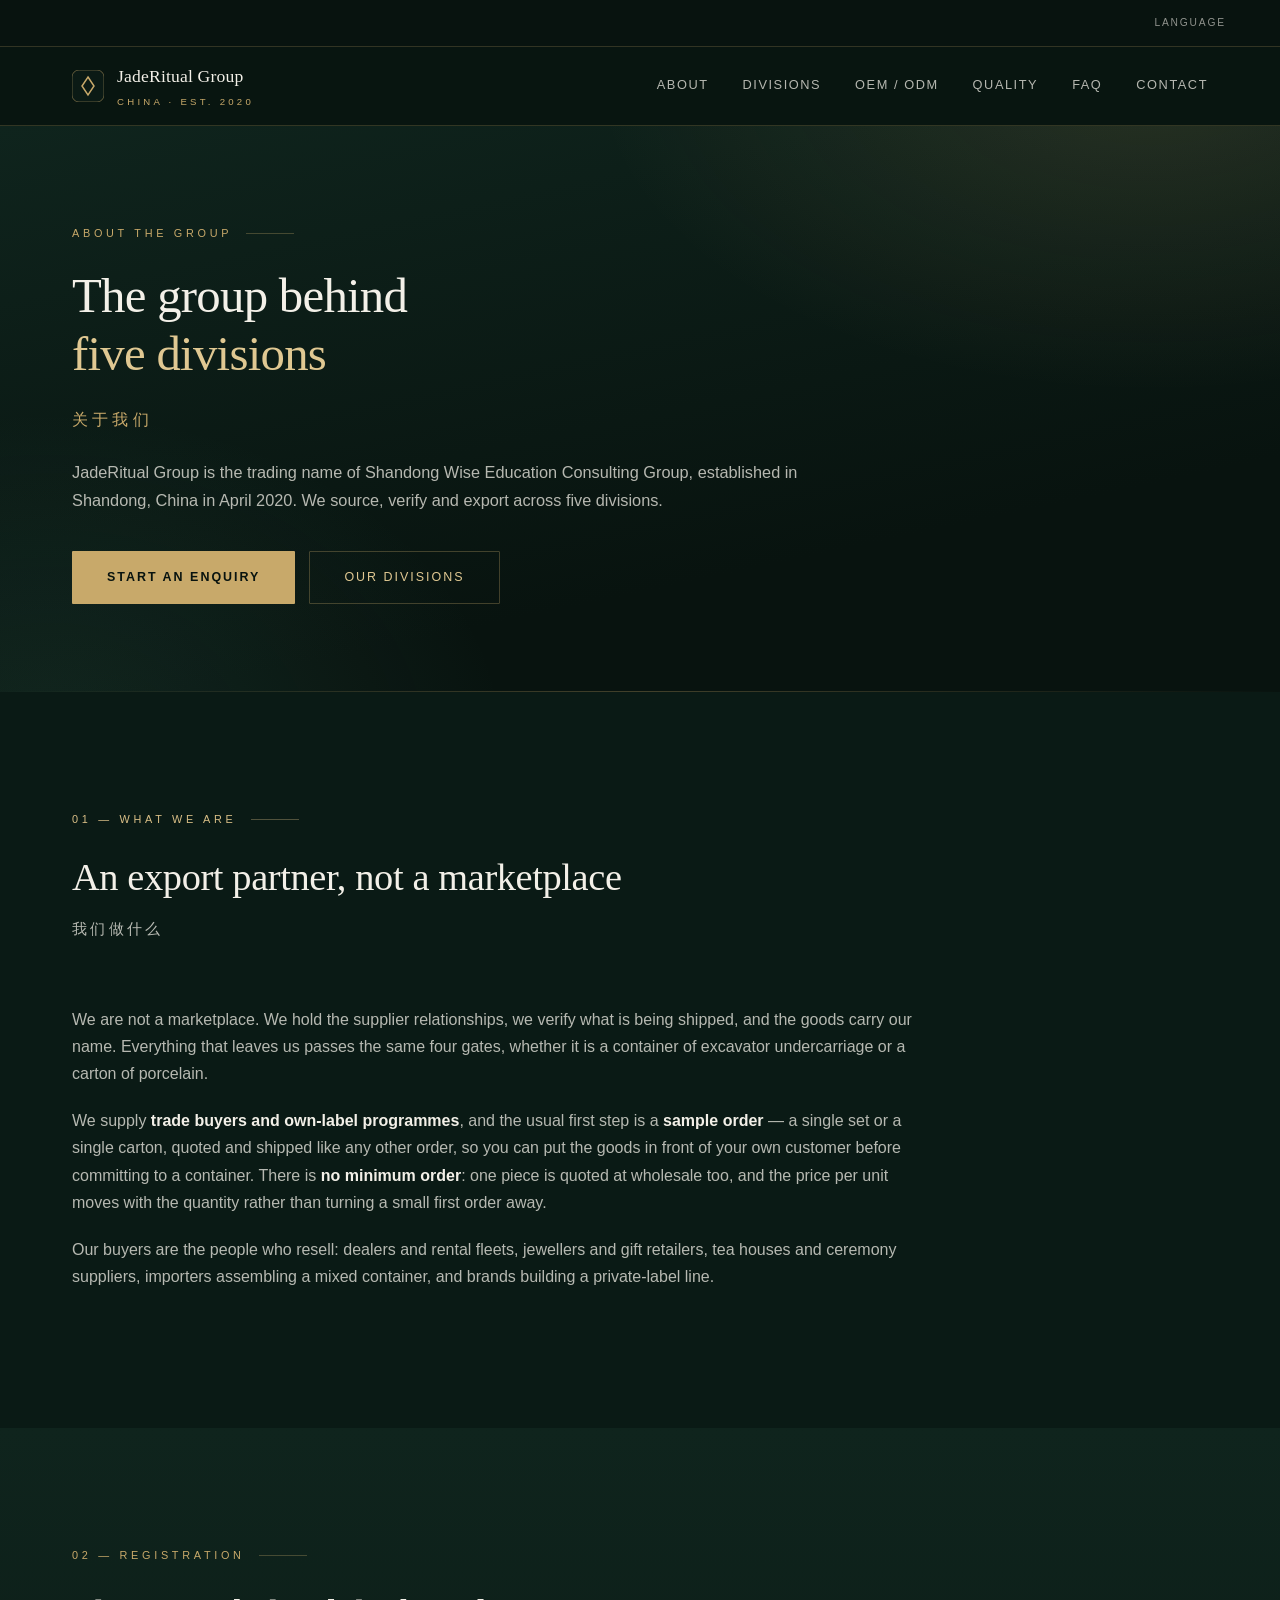
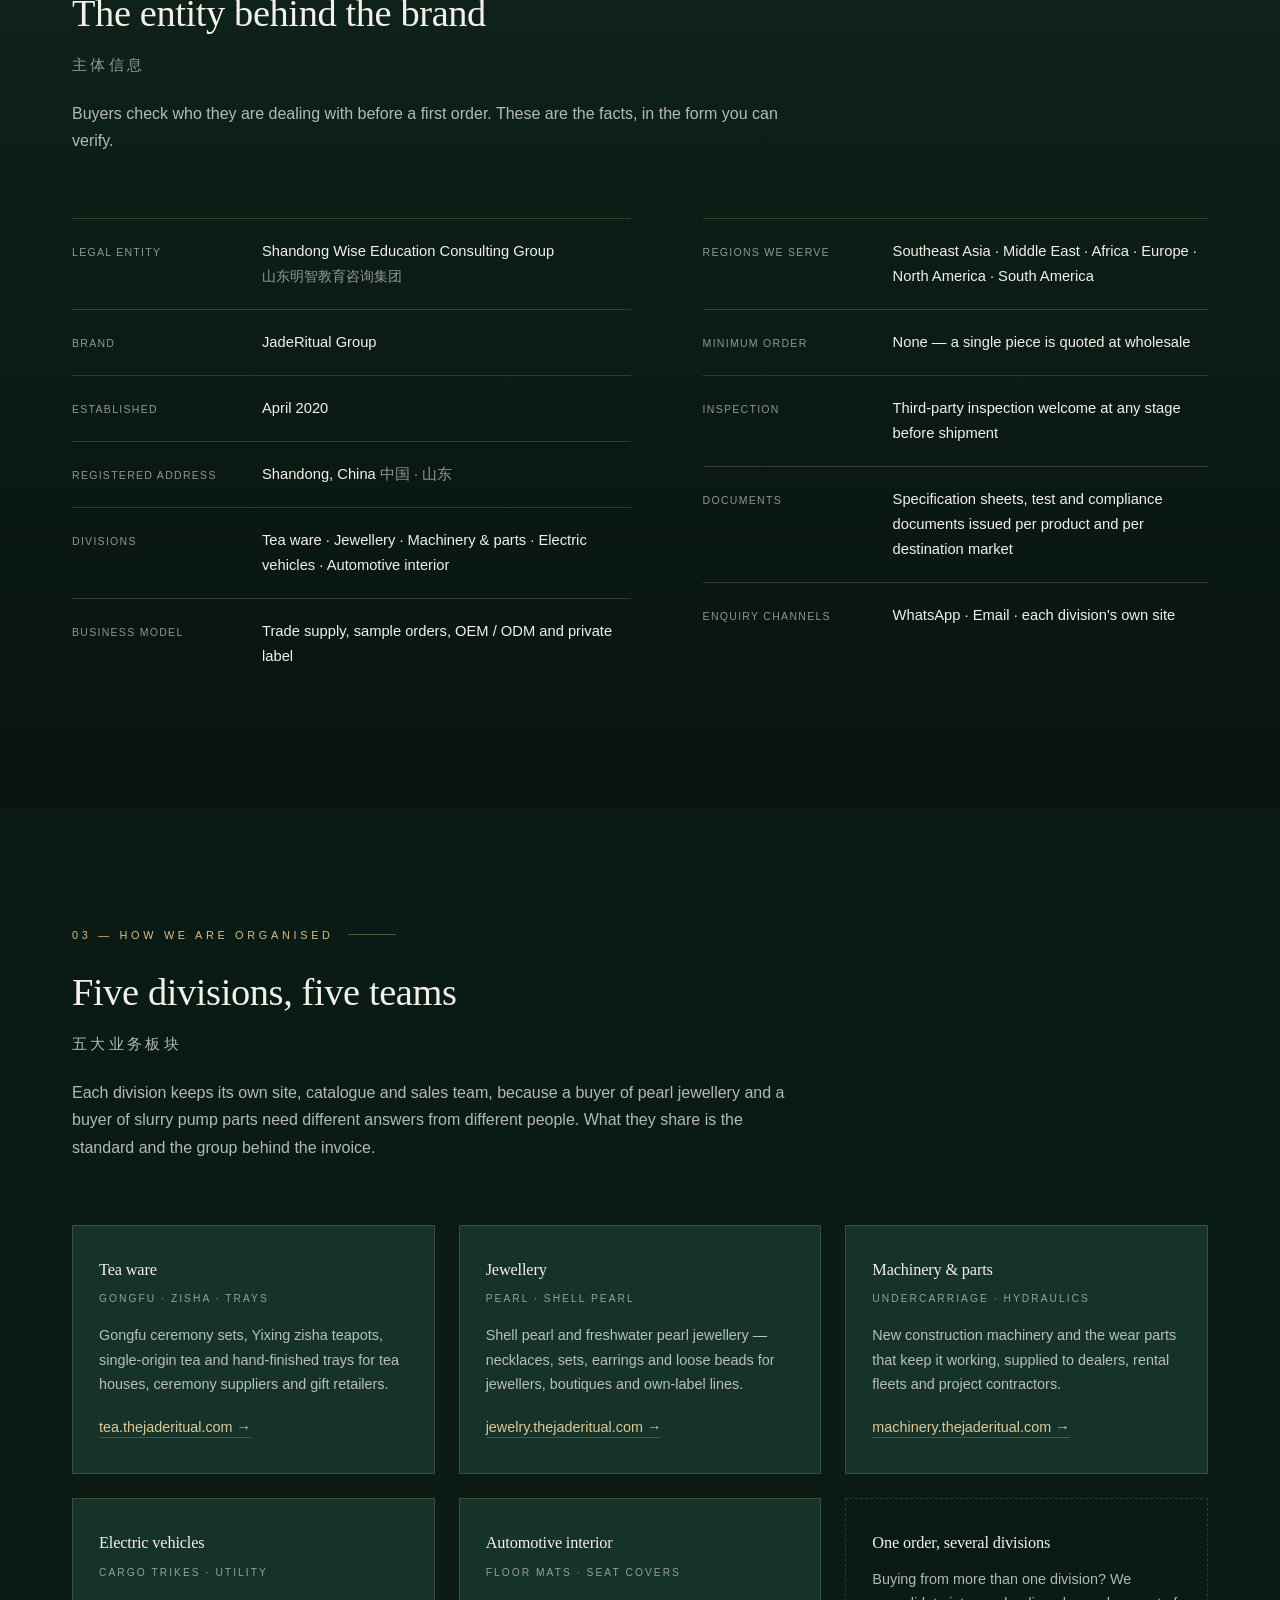
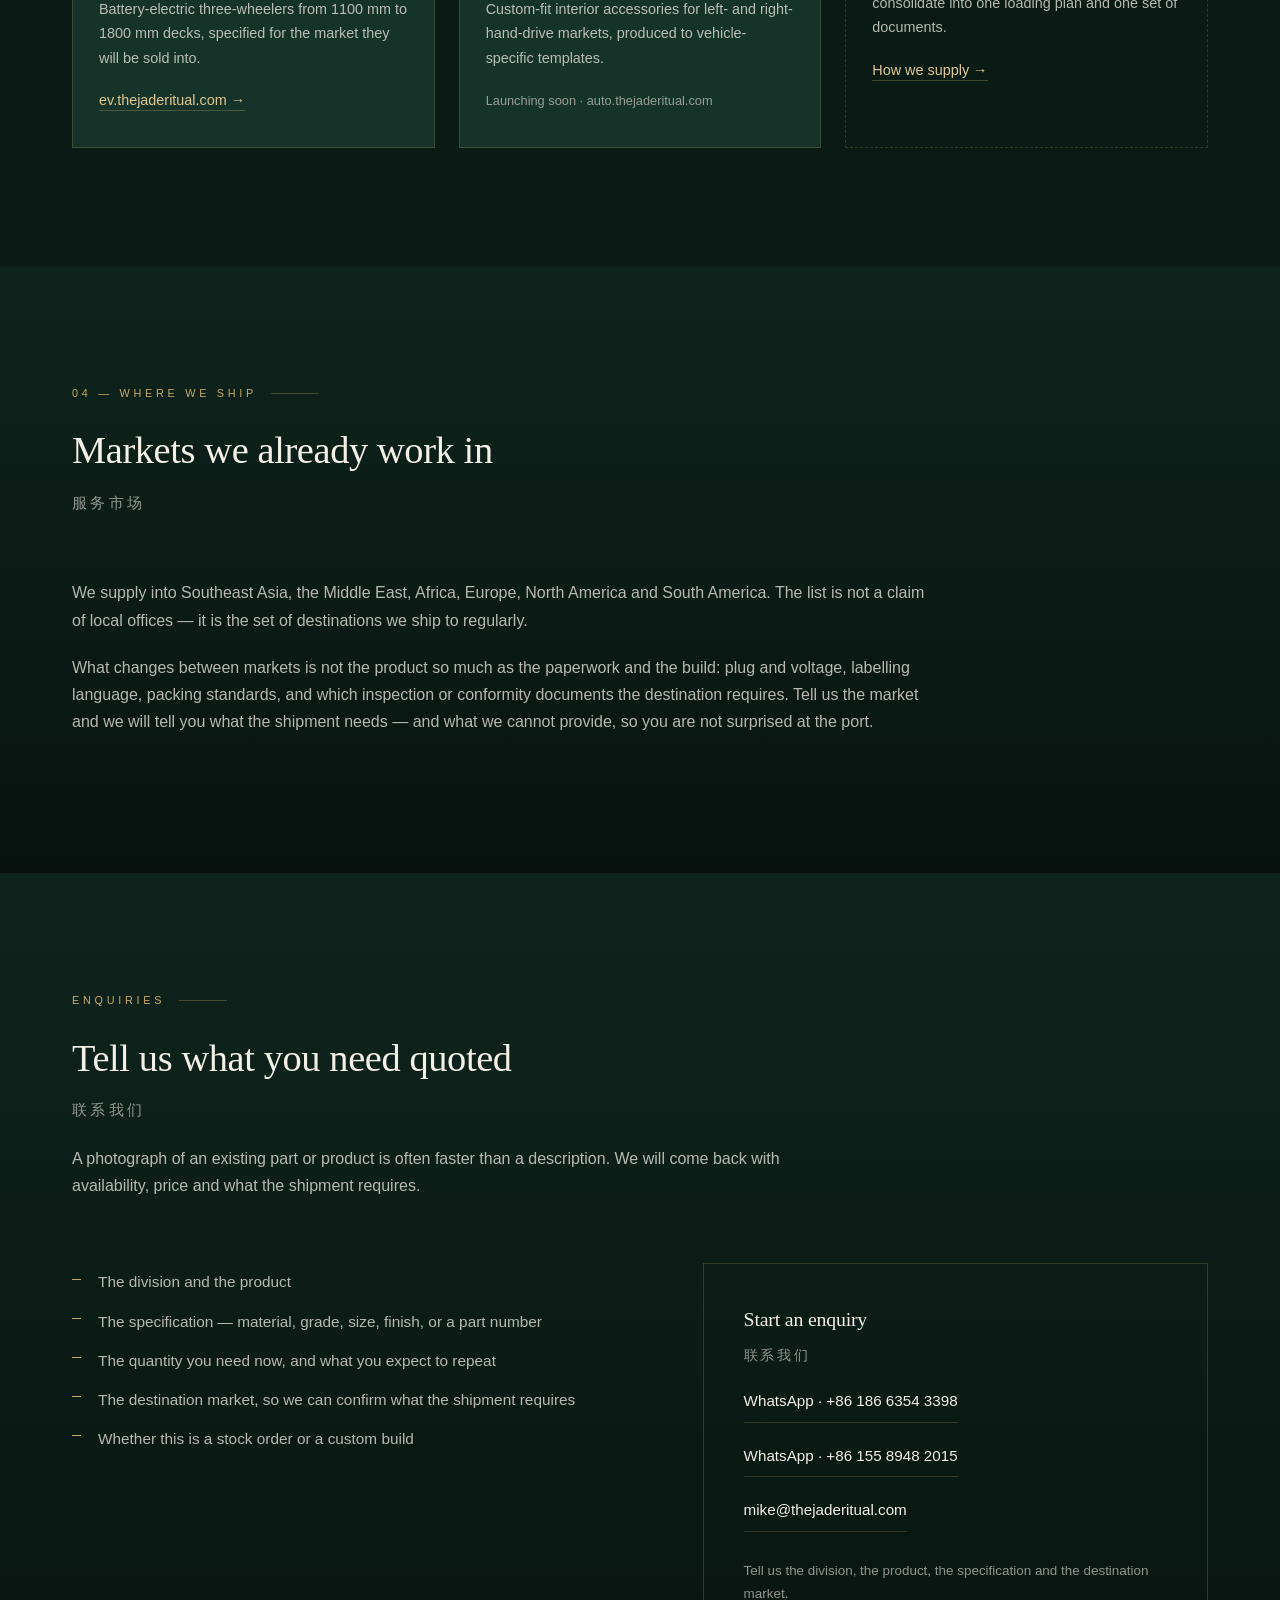
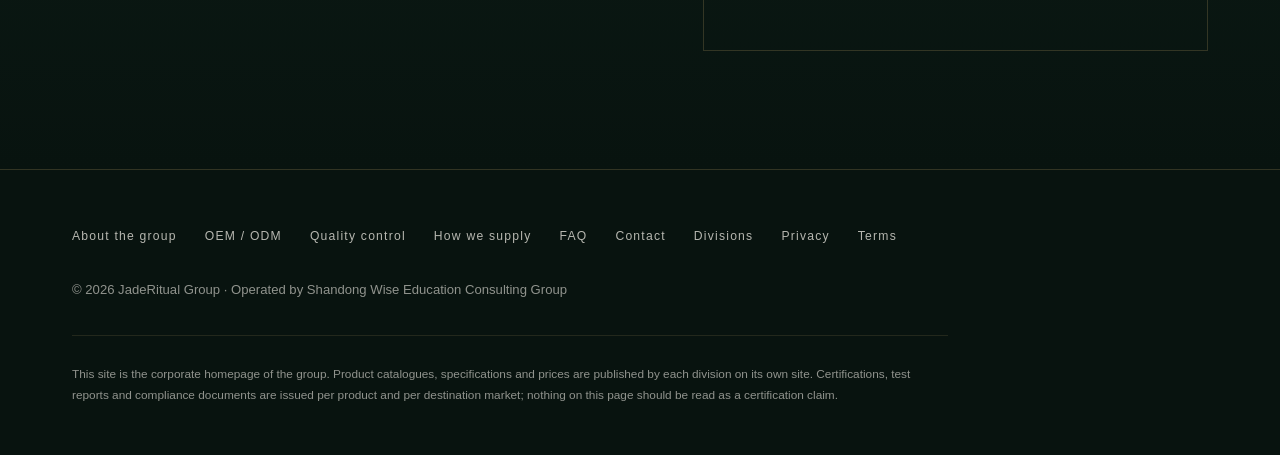
==== about.html @ e48f2fd5 "Add a photograph to each division card and the language strip The six homepage division cards exist " ====
<!DOCTYPE html>
<html lang="en">
<head>
<meta charset="UTF-8">
<meta name="viewport" content="width=device-width, initial-scale=1.0">
<title>About JadeRitual Group | China-Based Export Partner Since 2020</title>
<meta name="description" content="JadeRitual Group is the trading name of Shandong Wise Education Consulting Group, established in Shandong, China in 2020. Five divisions, one supplier standard.">
<link rel="canonical" href="https://thejaderitual.com/about">
<meta name="robots" content="index, follow">
<meta property="og:type" content="website">
<meta property="og:title" content="About JadeRitual Group | China-Based Export Partner Since 2020">
<meta property="og:description" content="JadeRitual Group is the trading name of Shandong Wise Education Consulting Group, established in Shandong, China in 2020. Five divisions, one supplier standard.">
<meta property="og:url" content="https://thejaderitual.com/about">
<meta name="theme-color" content="#0B1A15">
<link rel="icon" href="data:image/svg+xml,%3Csvg xmlns='http://www.w3.org/2000/svg' viewBox='0 0 32 32'%3E%3Crect width='32' height='32' rx='7' fill='%230B1A15'/%3E%3Cpath d='M16 7l6 9-6 9-6-9z' fill='none' stroke='%23C8A96A' stroke-width='1.6'/%3E%3C/svg%3E">
<link rel="stylesheet" href="/assets/site.css">
</head>
<body>

<div class="util"><div class="wrap"><span class="util-l">Language</span><div id="google_translate_element"></div></div></div>
<header>
  <div class="wrap hd">
    <a class="brand" href="/">
      <svg class="mark" viewBox="0 0 32 32" aria-hidden="true">
        <rect width="32" height="32" rx="7" fill="#0B1A15" stroke="#C8A96A" stroke-opacity=".45"/>
        <path d="M16 7l6 9-6 9-6-9z" fill="none" stroke="#C8A96A" stroke-width="1.5"/>
      </svg>
      <span>
        <span class="brand-t">JadeRitual Group</span>
        <span class="brand-s">China &middot; Est. 2020</span>
      </span>
    </a>
    <nav>
      <a href="/about">About</a>
      <a href="/#divisions">Divisions</a>
      <a href="/capabilities/oem-odm">OEM / ODM</a>
      <a href="/capabilities/quality-control">Quality</a>
      <a href="/faq">FAQ</a>
      <a href="/contact">Contact</a>
    </nav>
  </div>
</header>

<section class="page-hero">
  <div class="wrap">
    <div class="label">About the group</div>
    <h1>The group behind<em>five divisions</em></h1>
    <div class="zh">关于我们</div>
    <p class="lead">JadeRitual Group is the trading name of Shandong Wise Education Consulting Group, established in Shandong, China in April 2020. We source, verify and export across five divisions.</p>
    <div class="ph-cta">
      <a class="btn btn-solid" href="/contact">Start an enquiry</a>
      <a class="btn btn-ghost" href="/#divisions">Our divisions</a>
    </div>
  </div>
</section>

<section class="sec-paper2">
  <div class="wrap">
    <div class="sec-head">
      <div class="label label--ink">01 &mdash; What we are</div>
      <h2>An export partner, not a marketplace</h2>
      <span class="zh">我们做什么</span>
    </div>
    <div class="prose">
      <p>
        We are not a marketplace. We hold the supplier relationships,
        we verify what is being shipped, and the goods carry our name. Everything that leaves us
        passes the same four gates, whether it is a container of excavator undercarriage or a
        carton of porcelain.
      </p>
      <p>
        We supply <strong>trade buyers and own-label programmes</strong>, and the usual first step
        is a <strong>sample order</strong> &mdash; a single set or a single carton, quoted and
        shipped like any other order, so you can put the goods in front of your own customer before
        committing to a container. There is <strong>no minimum order</strong>: one piece is quoted
        at wholesale too, and the price per unit moves with the quantity rather than turning a
        small first order away.
      </p>
      <p>
        Our buyers are the people who resell: dealers and rental fleets, jewellers and gift
        retailers, tea houses and ceremony suppliers, importers assembling a mixed container, and
        brands building a private-label line.
      </p>
    </div>
  </div>
</section>

<section class="sec-dark">
  <div class="wrap">
    <div class="sec-head">
      <div class="label">02 &mdash; Registration</div>
      <h2>The entity behind the brand</h2>
      <span class="zh">主体信息</span>
      <p>
        Buyers check who they are dealing with before a first order. These are the facts, in the
        form you can verify.
      </p>
    </div>
    <div class="info-grid">
      <div>
        <dl>
          <div class="fact"><dt>Legal entity</dt><dd>Shandong Wise Education Consulting Group<br><span style="color:var(--inv-3);font-size:.85rem">山东明智教育咨询集团</span></dd></div>
          <div class="fact"><dt>Brand</dt><dd>JadeRitual Group</dd></div>
          <div class="fact"><dt>Established</dt><dd>April 2020</dd></div>
          <div class="fact"><dt>Registered address</dt><dd>Shandong, China <span style="color:var(--inv-3)">中国 &middot; 山东</span></dd></div>
          <div class="fact"><dt>Divisions</dt><dd>Tea ware &middot; Jewellery &middot; Machinery &amp; parts &middot; Electric vehicles &middot; Automotive interior</dd></div>
          <div class="fact"><dt>Business model</dt><dd>Trade supply, sample orders, OEM / ODM and private label</dd></div>
        </dl>
      </div>
      <div>
        <dl>
          <div class="fact"><dt>Regions we serve</dt><dd>Southeast Asia &middot; Middle East &middot; Africa &middot; Europe &middot; North America &middot; South America</dd></div>
          <div class="fact"><dt>Minimum order</dt><dd>None &mdash; a single piece is quoted at wholesale</dd></div>
          <div class="fact"><dt>Inspection</dt><dd>Third-party inspection welcome at any stage before shipment</dd></div>
          <div class="fact"><dt>Documents</dt><dd>Specification sheets, test and compliance documents issued per product and per destination market</dd></div>
          <div class="fact"><dt>Enquiry channels</dt><dd>WhatsApp &middot; Email &middot; each division's own site</dd></div>
        </dl>
      </div>
    </div>
  </div>
</section>

<section class="sec-paper2">
  <div class="wrap">
    <div class="sec-head">
      <div class="label label--ink">03 &mdash; How we are organised</div>
      <h2>Five divisions, five teams</h2>
      <span class="zh">五大业务板块</span>
      <p>
        Each division keeps its own site, catalogue and sales team, because a buyer of pearl
        jewellery and a buyer of slurry pump parts need different answers from different people.
        What they share is the standard and the group behind the invoice.
      </p>
    </div>
    <div class="cap-grid">
      <div class="cap-card">
        <h3>Tea ware</h3>
        <div class="sub">Gongfu &middot; Zisha &middot; Trays</div>
        <p>Gongfu ceremony sets, Yixing zisha teapots, single-origin tea and hand-finished trays for tea houses, ceremony suppliers and gift retailers.</p>
        <p style="margin-top:18px"><a href="https://tea.thejaderitual.com" style="color:var(--gold-2);border-bottom:1px solid var(--gold-dim);padding-bottom:2px">tea.thejaderitual.com &rarr;</a></p>
      </div>
      <div class="cap-card">
        <h3>Jewellery</h3>
        <div class="sub">Pearl &middot; Shell pearl</div>
        <p>Shell pearl and freshwater pearl jewellery &mdash; necklaces, sets, earrings and loose beads for jewellers, boutiques and own-label lines.</p>
        <p style="margin-top:18px"><a href="https://jewelry.thejaderitual.com" style="color:var(--gold-2);border-bottom:1px solid var(--gold-dim);padding-bottom:2px">jewelry.thejaderitual.com &rarr;</a></p>
      </div>
      <div class="cap-card">
        <h3>Machinery &amp; parts</h3>
        <div class="sub">Undercarriage &middot; Hydraulics</div>
        <p>New construction machinery and the wear parts that keep it working, supplied to dealers, rental fleets and project contractors.</p>
        <p style="margin-top:18px"><a href="https://machinery.thejaderitual.com" style="color:var(--gold-2);border-bottom:1px solid var(--gold-dim);padding-bottom:2px">machinery.thejaderitual.com &rarr;</a></p>
      </div>
      <div class="cap-card">
        <h3>Electric vehicles</h3>
        <div class="sub">Cargo trikes &middot; Utility</div>
        <p>Battery-electric three-wheelers from 1100&nbsp;mm to 1800&nbsp;mm decks, specified for the market they will be sold into.</p>
        <p style="margin-top:18px"><a href="https://ev.thejaderitual.com" style="color:var(--gold-2);border-bottom:1px solid var(--gold-dim);padding-bottom:2px">ev.thejaderitual.com &rarr;</a></p>
      </div>
      <div class="cap-card">
        <h3>Automotive interior</h3>
        <div class="sub">Floor mats &middot; Seat covers</div>
        <p>Custom-fit interior accessories for left- and right-hand-drive markets, produced to vehicle-specific templates.</p>
        <p style="margin-top:18px"><span style="color:var(--txt-3);font-size:.8rem">Launching soon &middot; auto.thejaderitual.com</span></p>
      </div>
      <div class="cap-card" style="background:transparent;border-style:dashed">
        <h3>One order, several divisions</h3>
        <p style="margin-top:14px">Buying from more than one division? We consolidate into one loading plan and one set of documents.</p>
        <p style="margin-top:18px"><a href="/capabilities/how-we-supply" style="color:var(--gold-2);border-bottom:1px solid var(--gold-dim);padding-bottom:2px">How we supply &rarr;</a></p>
      </div>
    </div>
  </div>
</section>

<section class="sec-dark">
  <div class="wrap">
    <div class="sec-head">
      <div class="label">04 &mdash; Where we ship</div>
      <h2>Markets we already work in</h2>
      <span class="zh">服务市场</span>
    </div>
    <div class="prose prose--inv">
      <p>
        We supply into Southeast Asia, the Middle East, Africa, Europe, North America and South
        America. The list is not a claim of local offices &mdash; it is the set of destinations we
        ship to regularly.
      </p>
      <p>
        What changes between markets is not the product so much as the paperwork and the build:
        plug and voltage, labelling language, packing standards, and which inspection or conformity
        documents the destination requires. Tell us the market and we will tell you what the
        shipment needs &mdash; and what we cannot provide, so you are not surprised at the port.
      </p>
    </div>
  </div>
</section>
<section class="sec-dark">
  <div class="wrap">
    <div class="sec-head">
      <div class="label">Enquiries</div>
      <h2>Tell us what you need quoted</h2>
      <span class="zh">联系我们</span>
      <p>A photograph of an existing part or product is often faster than a description. We will come back with availability, price and what the shipment requires.</p>
    </div>
    <div class="info-grid">
      <div>
        <ul class="list-check list-check--inv">
          <li>The division and the product</li>
          <li>The specification &mdash; material, grade, size, finish, or a part number</li>
          <li>The quantity you need now, and what you expect to repeat</li>
          <li>The destination market, so we can confirm what the shipment requires</li>
          <li>Whether this is a stock order or a custom build</li>
        </ul>
      </div>
      <div class="contact-box">
        <h3>Start an enquiry</h3>
        <span class="zh">联系我们</span>
        <a href="https://wa.me/8618663543398">WhatsApp &middot; +86 186 6354 3398</a>
        <a href="https://wa.me/8615589482015">WhatsApp &middot; +86 155 8948 2015</a>
        <a href="mailto:mike@thejaderitual.com">mike@thejaderitual.com</a>
        <p class="fine">Tell us the division, the product, the specification and the destination market.</p>
      </div>
    </div>
  </div>
</section>

<footer>
  <div class="wrap">
    <div class="ft-links">
      <a href="/about">About the group</a>
      <a href="/capabilities/oem-odm">OEM / ODM</a>
      <a href="/capabilities/quality-control">Quality control</a>
      <a href="/capabilities/how-we-supply">How we supply</a>
      <a href="/faq">FAQ</a>
      <a href="/contact">Contact</a>
      <a href="/#divisions">Divisions</a>
      <a href="/privacy">Privacy</a>
      <a href="/terms">Terms</a>
    </div>
    <div class="ft">
      <div>&copy; 2026 JadeRitual Group &middot; Operated by Shandong Wise Education Consulting Group</div>
    </div>
    <div class="disc">
      This site is the corporate homepage of the group. Product catalogues, specifications and
      prices are published by each division on its own site. Certifications, test reports and
      compliance documents are issued per product and per destination market; nothing on this
      page should be read as a certification claim.
    </div>
  </div>
</footer>

<script>
function googleTranslateElementInit(){
  new google.translate.TranslateElement({pageLanguage:'en',layout:google.translate.TranslateElement.InlineLayout.SIMPLE,autoDisplay:false},'google_translate_element');
}
</script>
<script src="https://translate.google.com/translate_a/element.js?cb=googleTranslateElementInit&hl=en" async></script>
</body>
</html>
---- assets/site.css ----
/* ============================================================
   JadeRitual Group — corporate site

   Brand rule: jade is expressed through LANGUAGE and COLOUR,
   never through jade ornaments or gemstone imagery.

   Palette: deep jade / near-black grounds, warm paper, antique
   gold used sparingly as an accent only.
   ============================================================ */
:root{
  /* dark grounds */
  --ink-950:#08130F;
  --jade-900:#0F241D;
  --jade-800:#16332A;
  --jade-700:#1E4A3B;
  --jade-600:#2A6350;

  /* jade accents */
  --jade-400:#4E9A82;
  --jade-200:#A8CFC0;

  /* metal */
  --gold:#C8A96A;
  --gold-2:#E0C892;
  --gold-dim:rgba(200,169,106,.30);
  --gold-line:rgba(200,169,106,.22);
  /* gold for TEXT on light grounds — 5.1:1 on paper */
  --gold-ink:#D9BE86;
  --gold-ink-dim:rgba(217,190,134,.34);

  /* light grounds */
  --paper:#0F241D;
  --paper-2:#0A1A15;
  --card:#16332A;
  --line:rgba(200,169,106,.22);

  /* type */
  --txt:#F3F0E8;
  --txt-2:rgba(243,240,232,.74);
  --txt-3:rgba(243,240,232,.58);
  --inv:#F3F0E8;
  --inv-2:rgba(243,240,232,.74);
  --inv-3:rgba(243,240,232,.58);

  --maxw:1200px;
}
*{box-sizing:border-box;margin:0;padding:0}
html{scroll-behavior:smooth}
body{
  font-family:-apple-system,BlinkMacSystemFont,"Segoe UI",Roboto,"Helvetica Neue","PingFang SC","Microsoft YaHei",sans-serif;
  color:var(--txt);background:var(--paper);line-height:1.7;
  -webkit-font-smoothing:antialiased;
}
.wrap{max-width:var(--maxw);margin:0 auto;padding:0 32px}
h1,h2,h3,.serif{font-family:Georgia,"Times New Roman","Songti SC",serif;font-weight:400;line-height:1.18;letter-spacing:-.01em}
a{color:inherit;text-decoration:none}

/* section labels */
.label{
  font-size:.68rem;letter-spacing:.34em;text-transform:uppercase;
  color:var(--gold);margin-bottom:26px;display:flex;align-items:center;gap:14px;
}
.label::after{content:"";height:1px;width:48px;background:var(--gold-dim)}
.label--ink{color:var(--gold-ink)}
.label--ink::after{background:var(--gold-ink-dim)}
.label--ink .zh{color:var(--txt-3)}
.label .zh{font-size:.8rem;letter-spacing:.2em;color:var(--inv-3)}

/* ---------- header ---------- */
header{
  position:sticky;top:0;z-index:60;
  background:rgba(8,19,15,.86);
  backdrop-filter:blur(14px);
  border-bottom:1px solid var(--gold-line);
}
.hd{display:flex;align-items:center;justify-content:space-between;height:78px}
.brand{display:flex;align-items:center;gap:13px}
.mark{width:32px;height:32px;flex:none}
.brand-t{font-family:Georgia,serif;font-size:1.1rem;color:var(--inv);letter-spacing:.01em;display:block}
.brand-s{font-size:.6rem;letter-spacing:.34em;color:var(--gold);text-transform:uppercase;display:block;margin-top:2px}
nav{display:flex;gap:34px;font-size:.8rem;letter-spacing:.12em;text-transform:uppercase;color:var(--inv-2)}
nav a{transition:color .25s;position:relative;padding-bottom:3px}
nav a::after{content:"";position:absolute;left:0;bottom:0;height:1px;width:0;background:var(--gold);transition:width .3s}
nav a:hover{color:var(--gold-2)}
nav a:hover::after{width:100%}
@media(max-width:960px){nav{display:none}}

/* ---------- hero ---------- */
.hero{
  position:relative;overflow:hidden;
  background:
    radial-gradient(1100px 620px at 88% -12%, rgba(200,169,106,.16) 0%, rgba(200,169,106,0) 62%),
    radial-gradient(900px 700px at 6% 108%, rgba(78,154,130,.16) 0%, rgba(78,154,130,0) 60%),
    linear-gradient(168deg, var(--jade-900) 0%, var(--ink-950) 72%);
  padding:132px 0 124px;
}
.hero::after{
  content:"";position:absolute;left:0;right:0;bottom:0;height:1px;
  background:linear-gradient(90deg,transparent,var(--gold-dim),transparent);
}
.hero-grid{display:grid;grid-template-columns:1.4fr .9fr;gap:76px;align-items:center;position:relative}
@media(max-width:980px){.hero-grid{grid-template-columns:1fr;gap:46px}.hero{padding:84px 0 76px}}
.hero h1{
  font-size:clamp(2.5rem,5.4vw,4.3rem);
  color:var(--inv);line-height:1.08;letter-spacing:-.02em;
}
.hero h1 em{font-style:normal;display:block;color:var(--gold-2)}
.hero-zh{
  font-family:Georgia,"Songti SC",serif;font-size:1.24rem;color:var(--gold);
  letter-spacing:.34em;margin-top:30px;
}
.hero p.lead{margin-top:28px;font-size:1.06rem;color:var(--inv-2);max-width:34em}
.cta{display:flex;gap:16px;margin-top:42px;flex-wrap:wrap}
.btn{
  display:inline-block;padding:15px 34px;border-radius:1px;font-size:.78rem;
  letter-spacing:.16em;text-transform:uppercase;transition:.28s;border:1px solid transparent;
}
.btn-solid{background:var(--gold);color:var(--ink-950);font-weight:600}
.btn-solid:hover{background:var(--gold-2);transform:translateY(-1px)}
.btn-ghost{color:var(--gold-2);border-color:var(--gold-dim)}
.btn-ghost:hover{border-color:var(--gold);background:rgba(200,169,106,.08)}
.hero-note{
  border:1px solid var(--gold-line);border-left:2px solid var(--gold);
  padding:30px 30px 28px;background:rgba(8,19,15,.42);
}
.hero-note .nh{
  font-size:.68rem;letter-spacing:.26em;text-transform:uppercase;
  color:var(--gold);margin-bottom:14px;
}
.hero-note p{font-size:.95rem;color:var(--inv);line-height:1.7}
.hero-note .zh{display:block;font-size:.86rem;color:var(--inv-3);margin-top:12px;letter-spacing:.08em}

/* ---------- generic section ---------- */
section{padding:118px 0}
.sec-dark{background:linear-gradient(180deg,var(--jade-900) 0%,var(--ink-950) 100%);color:var(--inv)}
.sec-dark .sec-head h2{color:var(--inv)}
.sec-dark .sec-head p{color:var(--inv-2)}
.sec-paper2{background:var(--paper-2)}
.sec-head{max-width:46em;margin-bottom:64px}
.sec-head h2{font-size:clamp(1.7rem,3vw,2.5rem);color:var(--inv)}
.sec-head .zh{display:block;font-size:.95rem;letter-spacing:.22em;color:var(--txt-3);margin-top:16px}
.sec-dark .sec-head .zh{color:var(--inv-3)}
.sec-head p{margin-top:22px;color:var(--txt-2);font-size:1rem}

/* ---------- story ---------- */
.story-grid{display:grid;grid-template-columns:.85fr 1.15fr;gap:78px;align-items:start}
@media(max-width:900px){.story-grid{grid-template-columns:1fr;gap:36px}}
.story-grid h2{font-size:clamp(1.7rem,3vw,2.5rem);color:var(--inv)}
.story-zh{font-family:Georgia,"Songti SC",serif;font-size:1.7rem;color:var(--gold-2);letter-spacing:.24em;margin-top:20px}
.story-body p{color:var(--txt-2);margin-bottom:20px;font-size:1rem}
.quote{
  border-left:2px solid var(--gold);padding:6px 0 6px 28px;margin:34px 0;
  font-family:Georgia,"Songti SC",serif;color:var(--inv);font-size:1.08rem;line-height:1.85;
}
.quote cite{display:block;margin-top:14px;font-size:.72rem;font-style:normal;color:var(--txt-3);letter-spacing:.12em;text-transform:uppercase}
.sec-dark .story-grid h2{color:var(--inv)}
.sec-dark .story-zh{color:var(--jade-200)}
.sec-dark .story-body p{color:var(--inv-2)}
.sec-dark .story-body strong{color:var(--inv)}
.sec-dark .quote{color:var(--inv);border-left-color:var(--gold)}
.sec-dark .quote cite{color:var(--inv-3)}
.sec-dark .div-card{background:rgba(255,255,255,.04);border-color:var(--gold-line)}
.sec-dark .step{background:rgba(255,255,255,.05);border-color:var(--gold-line)}
.sec-dark .step h3{color:var(--inv)}
.sec-dark .step p{color:var(--inv-2)}
.sec-dark .step .glyph{color:rgba(200,169,106,.16)}
.sec-dark .ref-box{background:rgba(255,255,255,.05);border-color:var(--gold-line);border-left-color:var(--gold)}
.sec-dark .ref-box h3{color:var(--inv)}
.sec-dark .ref-box p{color:var(--inv-2)}
.sec-dark .ref-box .go a{color:var(--gold-2);border-bottom-color:var(--gold-dim)}

/* ---------- divisions ---------- */
.div-grid{display:grid;grid-template-columns:repeat(3,1fr);gap:24px}
@media(max-width:1000px){.div-grid{grid-template-columns:repeat(2,1fr)}}
@media(max-width:620px){.div-grid{grid-template-columns:1fr}}
.div-card{
  display:flex;flex-direction:column;background:var(--card);border:1px solid var(--line);
  padding:36px 30px 30px;position:relative;transition:.3s;
}
a.div-card:hover{border-color:var(--gold);transform:translateY(-3px);box-shadow:0 22px 48px -30px rgba(15,36,29,.55)}
.div-bar{width:38px;height:2px;margin-bottom:26px}
.div-card h3{font-size:1.18rem;color:var(--inv)}
.div-card .sub{font-size:.66rem;letter-spacing:.2em;text-transform:uppercase;color:var(--txt-3);margin-top:12px}
.div-card p{margin-top:20px;font-size:.92rem;color:var(--txt-2);flex:1}
.div-card .dom{
  margin-top:26px;font-size:.76rem;color:var(--gold-2);letter-spacing:.04em;
  border-top:1px solid var(--line);padding-top:16px;word-break:break-all;
}
.badge{
  position:absolute;top:26px;right:30px;font-size:.58rem;letter-spacing:.18em;
  text-transform:uppercase;color:var(--gold-ink);border:1px solid var(--gold-ink-dim);padding:4px 10px;
}
.div-card.soon{opacity:.62}

/* Representative product frame inside each division card. It sits in its own
   band below the copy and above the domain line, so it never overlaps text and
   never competes with the paragraph for contrast. The group homepage is where a
   buyer decides whether to click through at all, and a list of words does not
   answer "what do they actually sell" as fast as a photograph does. */
.div-card .div-img{display:block;width:100%;height:132px;object-fit:cover;
  margin:22px 0 0;border:1px solid var(--line);background:var(--paper-2)}
.div-card:hover .div-img{border-color:var(--gold)}
@media(max-width:620px){.div-card .div-img{height:112px}}


/* ---------- quality ---------- */
.q-grid{display:grid;grid-template-columns:repeat(2,1fr);gap:0 70px}
@media(max-width:780px){.q-grid{grid-template-columns:1fr}}
.q-item{border-top:1px solid var(--gold-line);padding:32px 0}
.q-item h3{font-size:1.06rem;color:var(--inv);margin-bottom:14px}
.q-item p{font-size:.93rem;color:var(--inv-2)}
.q-item .num{font-family:Georgia,serif;font-size:.7rem;color:var(--gold);letter-spacing:.24em;display:block;margin-bottom:16px}

/* ---------- process ---------- */
.proc{display:grid;grid-template-columns:repeat(4,1fr);gap:24px}
@media(max-width:900px){.proc{grid-template-columns:repeat(2,1fr)}}
@media(max-width:540px){.proc{grid-template-columns:1fr}}
.step{background:var(--card);border:1px solid var(--line);padding:34px 26px;position:relative;overflow:hidden;transition:.3s}
.step:hover{border-color:var(--gold)}
.step .glyph{font-family:Georgia,"Songti SC",serif;font-size:3.4rem;color:var(--paper-2);position:absolute;right:16px;top:-6px;line-height:1}
.step h3{font-size:1.06rem;color:var(--inv);position:relative}
.step .py{font-size:.64rem;letter-spacing:.24em;color:var(--gold-ink);text-transform:uppercase;margin-top:9px;position:relative}
.step p{font-size:.89rem;color:var(--txt-2);margin-top:16px;position:relative}

/* ---------- clients ---------- */
.ref-box{border:1px solid var(--line);border-left:3px solid var(--gold);padding:40px 40px 36px;background:var(--card);max-width:54em}
.ref-box h3{font-size:1.14rem;color:var(--inv)}
.ref-box p{margin-top:16px;font-size:.96rem;color:var(--txt-2)}
.ref-box .go{margin-top:24px;font-size:.74rem;letter-spacing:.16em;text-transform:uppercase}
.ref-box .go a{color:var(--gold-2);border-bottom:1px solid var(--gold-dim);padding-bottom:3px;transition:.25s}
.ref-box .go a:hover{color:var(--gold-ink);border-color:var(--gold-ink)}

/* ---------- about / contact ---------- */
.info-grid{display:grid;grid-template-columns:1.05fr .95fr;gap:72px}
@media(max-width:900px){.info-grid{grid-template-columns:1fr;gap:44px}}
.fact{border-top:1px solid var(--gold-line);padding:20px 0;display:grid;grid-template-columns:170px 1fr;gap:20px;font-size:.92rem}
.fact dt{color:var(--inv-3);letter-spacing:.12em;text-transform:uppercase;font-size:.66rem;padding-top:5px}
.fact dd{color:var(--inv)}
.contact-box{border:1px solid var(--gold-line);padding:44px 40px}
.contact-box h3{color:var(--inv);font-size:1.24rem}
.contact-box .zh{display:block;font-size:.88rem;color:var(--inv-3);letter-spacing:.2em;margin-top:12px}
.contact-box a{
  display:block;margin-top:20px;font-size:.95rem;color:var(--inv);
  border-bottom:1px solid var(--gold-line);padding-bottom:8px;width:fit-content;transition:.25s;
}
.contact-box a:hover{border-color:var(--gold);color:var(--gold-2)}
.contact-box .fine{margin-top:28px;font-size:.84rem;color:var(--inv-3)}

/* ---------- footer ---------- */
footer{background:var(--ink-950);color:var(--inv-3);padding:56px 0 48px;font-size:.82rem;border-top:1px solid var(--gold-line)}
.ft{display:flex;justify-content:space-between;gap:24px;flex-wrap:wrap;align-items:center}
.ft a{color:var(--inv-2);transition:.25s}
.ft a:hover{color:var(--gold-2)}
.disc{margin-top:34px;padding-top:28px;border-top:1px solid rgba(200,169,106,.14);font-size:.74rem;line-height:1.8;max-width:74em}

/* ---------- language strip ----------
   Where a visitor looks for it: top right of the first screen. It used to be the
   last column of the footer, which meant scrolling to the bottom of the page to
   find your own language. The strip scrolls away with the page; the sticky
   header below it is unchanged. */
.util{background:var(--ink-950);border-bottom:1px solid var(--gold-line)}
.util .wrap{display:flex;align-items:center;justify-content:flex-end;gap:14px;padding:8px 0}
.util-l{font-size:.64rem;letter-spacing:.18em;text-transform:uppercase;color:var(--inv-3)}
@media(max-width:560px){.util-l{display:none}}
#google_translate_element{font-size:.75rem}
#google_translate_element .goog-te-gadget{color:var(--inv-3)!important;font-size:.75rem!important;white-space:nowrap}
#google_translate_element select,#google_translate_element .goog-te-combo{background:var(--card)!important;color:var(--inv)!important;border:1px solid var(--gold-line)!important;border-radius:0!important;padding:4px 6px!important;margin:0!important;font-size:.74rem!important;font-family:inherit!important;max-width:190px;height:26px!important;line-height:1!important}
.util{max-height:52px;overflow:hidden}
#google_translate_element{display:flex;align-items:center;height:30px;flex:0 0 auto;min-width:max-content;white-space:nowrap}
#google_translate_element .goog-te-gadget{display:flex;align-items:center;line-height:1;background:transparent!important;white-space:nowrap!important}
#google_translate_element .goog-te-gadget-icon{display:none!important}
#google_translate_element .goog-te-gadget-simple{background:transparent!important;border:0!important;padding:0!important;font-size:.74rem!important;white-space:nowrap!important}
#google_translate_element .goog-te-gadget-simple a,#google_translate_element .goog-te-gadget-simple span{color:var(--inv-3)!important;background:transparent!important;text-decoration:none!important}
#google_translate_element .goog-te-gadget-simple img{display:none!important}

body{top:0!important}
.skiptranslate iframe{display:none!important}
/* ============================================================
   Interior pages — added 2026-09-19
   Appended after the original brand rules. Same palette only.
   ============================================================ */

/* sticky header sits 78px tall; keep anchor targets clear of it */
section[id]{scroll-margin-top:78px}

/* ---------- compact page hero (interior pages) ---------- */
.page-hero{
  position:relative;overflow:hidden;
  background:
    radial-gradient(900px 520px at 90% -10%, rgba(200,169,106,.14) 0%, rgba(200,169,106,0) 62%),
    radial-gradient(760px 560px at 4% 110%, rgba(78,154,130,.14) 0%, rgba(78,154,130,0) 60%),
    linear-gradient(168deg, var(--jade-900) 0%, var(--ink-950) 72%);
  padding:98px 0 88px;
}
.page-hero::after{
  content:"";position:absolute;left:0;right:0;bottom:0;height:1px;
  background:linear-gradient(90deg,transparent,var(--gold-dim),transparent);
}
.page-hero h1{font-size:clamp(1.95rem,4.2vw,3.05rem);color:var(--inv);letter-spacing:-.015em}
.page-hero h1 em{font-style:normal;display:block;color:var(--gold-2)}
.page-hero .zh{
  font-family:Georgia,"Songti SC",serif;font-size:1.02rem;color:var(--gold);
  letter-spacing:.26em;margin-top:22px;
}
.page-hero p.lead{margin-top:26px;font-size:1.02rem;color:var(--inv-2);max-width:46em}
.ph-cta{display:flex;gap:14px;margin-top:36px;flex-wrap:wrap}

/* ---------- running prose ---------- */
.prose{max-width:54em}
.prose p{color:var(--txt-2);font-size:1rem;margin-bottom:20px}
.prose h3{font-size:1.1rem;color:var(--inv);margin:38px 0 16px}
.prose h3:first-child{margin-top:0}
.prose strong{color:var(--txt)}
.prose--inv p{color:var(--inv-2)}
.prose--inv h3{color:var(--inv)}
.prose--inv strong{color:var(--inv)}
.prose em{font-style:italic}

/* ---------- checklists ---------- */
.list-check{list-style:none;margin:6px 0 24px}
.list-check li{
  position:relative;padding-left:26px;margin-bottom:13px;
  font-size:.96rem;color:var(--txt-2);
}
.list-check li::before{
  content:"";position:absolute;left:0;top:.62em;width:9px;height:1px;background:var(--gold);
}
.list-check--inv li{color:var(--inv-2)}

/* ---------- capability cards ---------- */
.cap-grid{display:grid;grid-template-columns:repeat(3,1fr);gap:24px}
@media(max-width:900px){.cap-grid{grid-template-columns:1fr}}
.cap-card{background:var(--card);border:1px solid var(--line);padding:34px 26px;transition:.3s}
.cap-card h3{font-size:1.02rem;color:var(--inv)}
.cap-card .sub{
  font-size:.64rem;letter-spacing:.2em;text-transform:uppercase;
  color:var(--txt-3);margin-top:11px;
}
.cap-card p{font-size:.9rem;color:var(--txt-2);margin-top:16px}
.cap-card--dark{background:rgba(8,19,15,.42);border-color:var(--gold-line)}
.cap-card--dark h3{color:var(--inv)}
.cap-card--dark .sub{color:var(--inv-3)}
.cap-card--dark p{color:var(--inv-2)}

/* ---------- FAQ ---------- */
.faq{margin-top:8px}
.faq details{border-top:1px solid var(--line);padding:24px 0}
.faq summary{
  cursor:pointer;list-style:none;display:flex;justify-content:space-between;
  align-items:baseline;gap:24px;
  font-family:Georgia,"Times New Roman","Songti SC",serif;
  font-size:1.07rem;color:var(--inv);line-height:1.4;
}
.faq summary::-webkit-details-marker{display:none}
.faq summary::after{content:"+";color:var(--gold-ink);font-size:1.15rem;line-height:1;flex:none}
.faq details[open] summary::after{content:"\2014"}
.faq .a{margin-top:18px;font-size:.95rem;color:var(--txt-2);max-width:62em}
.faq .a p{margin-bottom:14px}
.faq .a p:last-child{margin-bottom:0}
.faq--inv details{border-top-color:var(--gold-line)}
.faq--inv summary{color:var(--inv)}
.faq--inv summary::after{color:var(--gold)}
.faq--inv .a{color:var(--inv-2)}

/* ---------- footer link row ---------- */
.ft-links{
  display:flex;flex-wrap:wrap;gap:12px 28px;
  margin-bottom:32px;font-size:.76rem;letter-spacing:.10em;
}
.ft-links a{color:var(--inv-2);transition:.25s}
.ft-links a:hover{color:var(--gold-2)}

/* ---------- contrast: --txt-3 on the paper ground measures 4.36:1 ----------
   .sec-head .zh inherits --txt-3, which falls below AA for body-sized text.
   This later rule wins on equal specificity; the dark-section variant
   (.sec-dark .sec-head .zh) is more specific and keeps --inv-3. */
.sec-head .zh{color:var(--txt-2)}

/* ---------- mobile: the 170px fact column is cramped below 560px ---------- */
@media(max-width:560px){
  .fact{grid-template-columns:1fr;gap:6px}
  .fact dt{padding-top:0}
  .page-hero{padding:76px 0 68px}
}
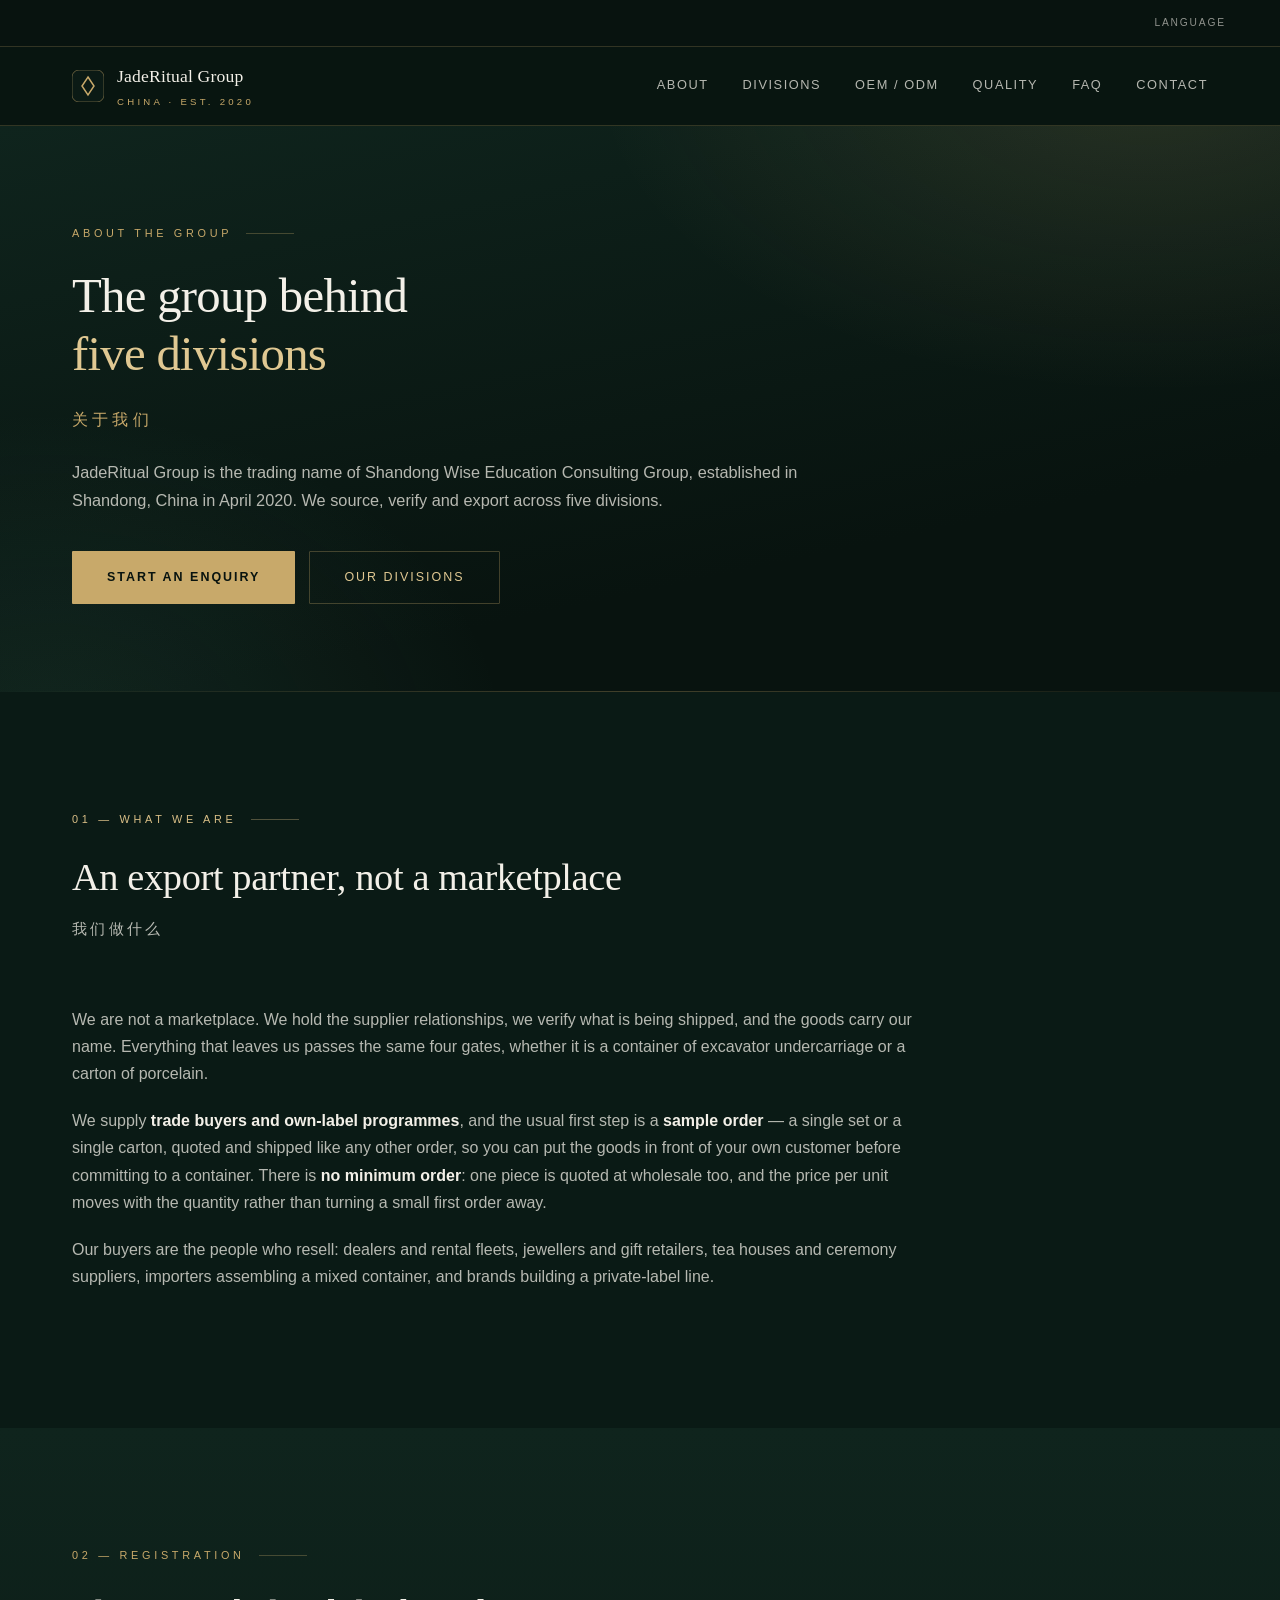
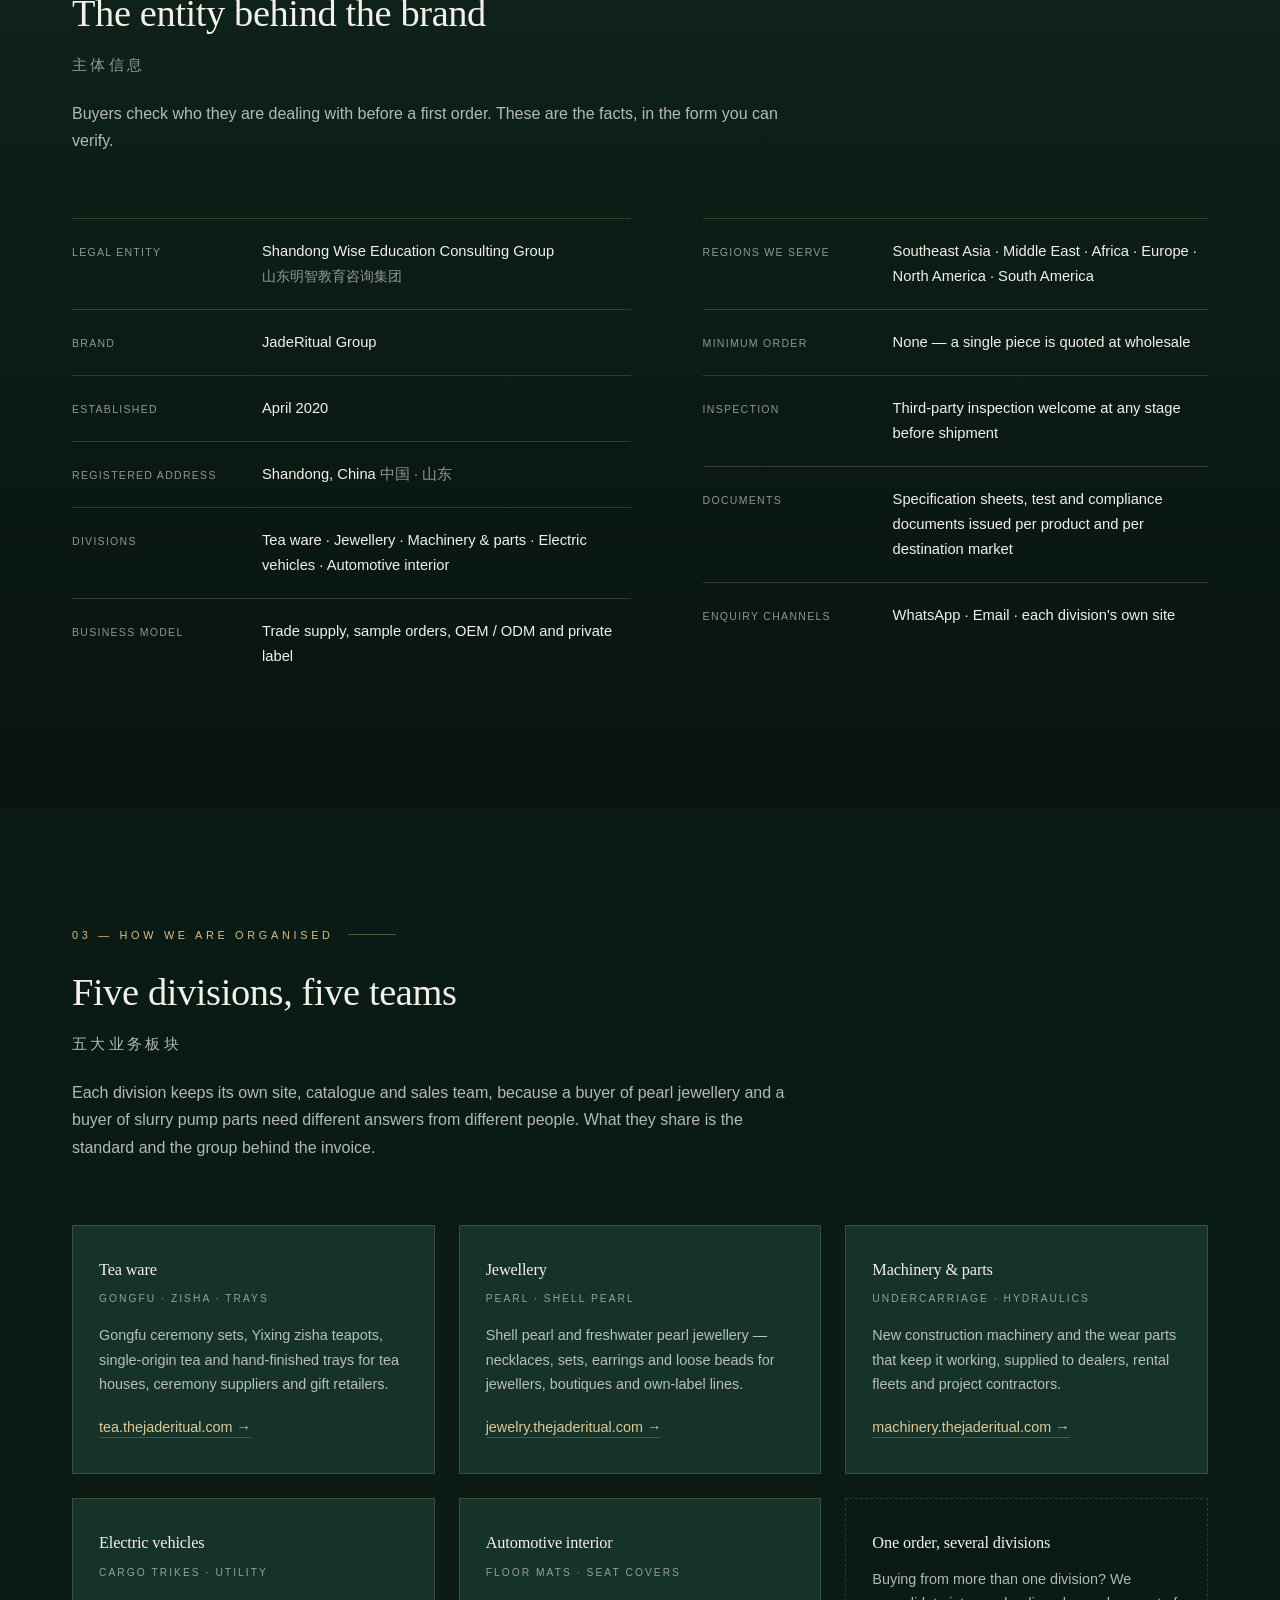
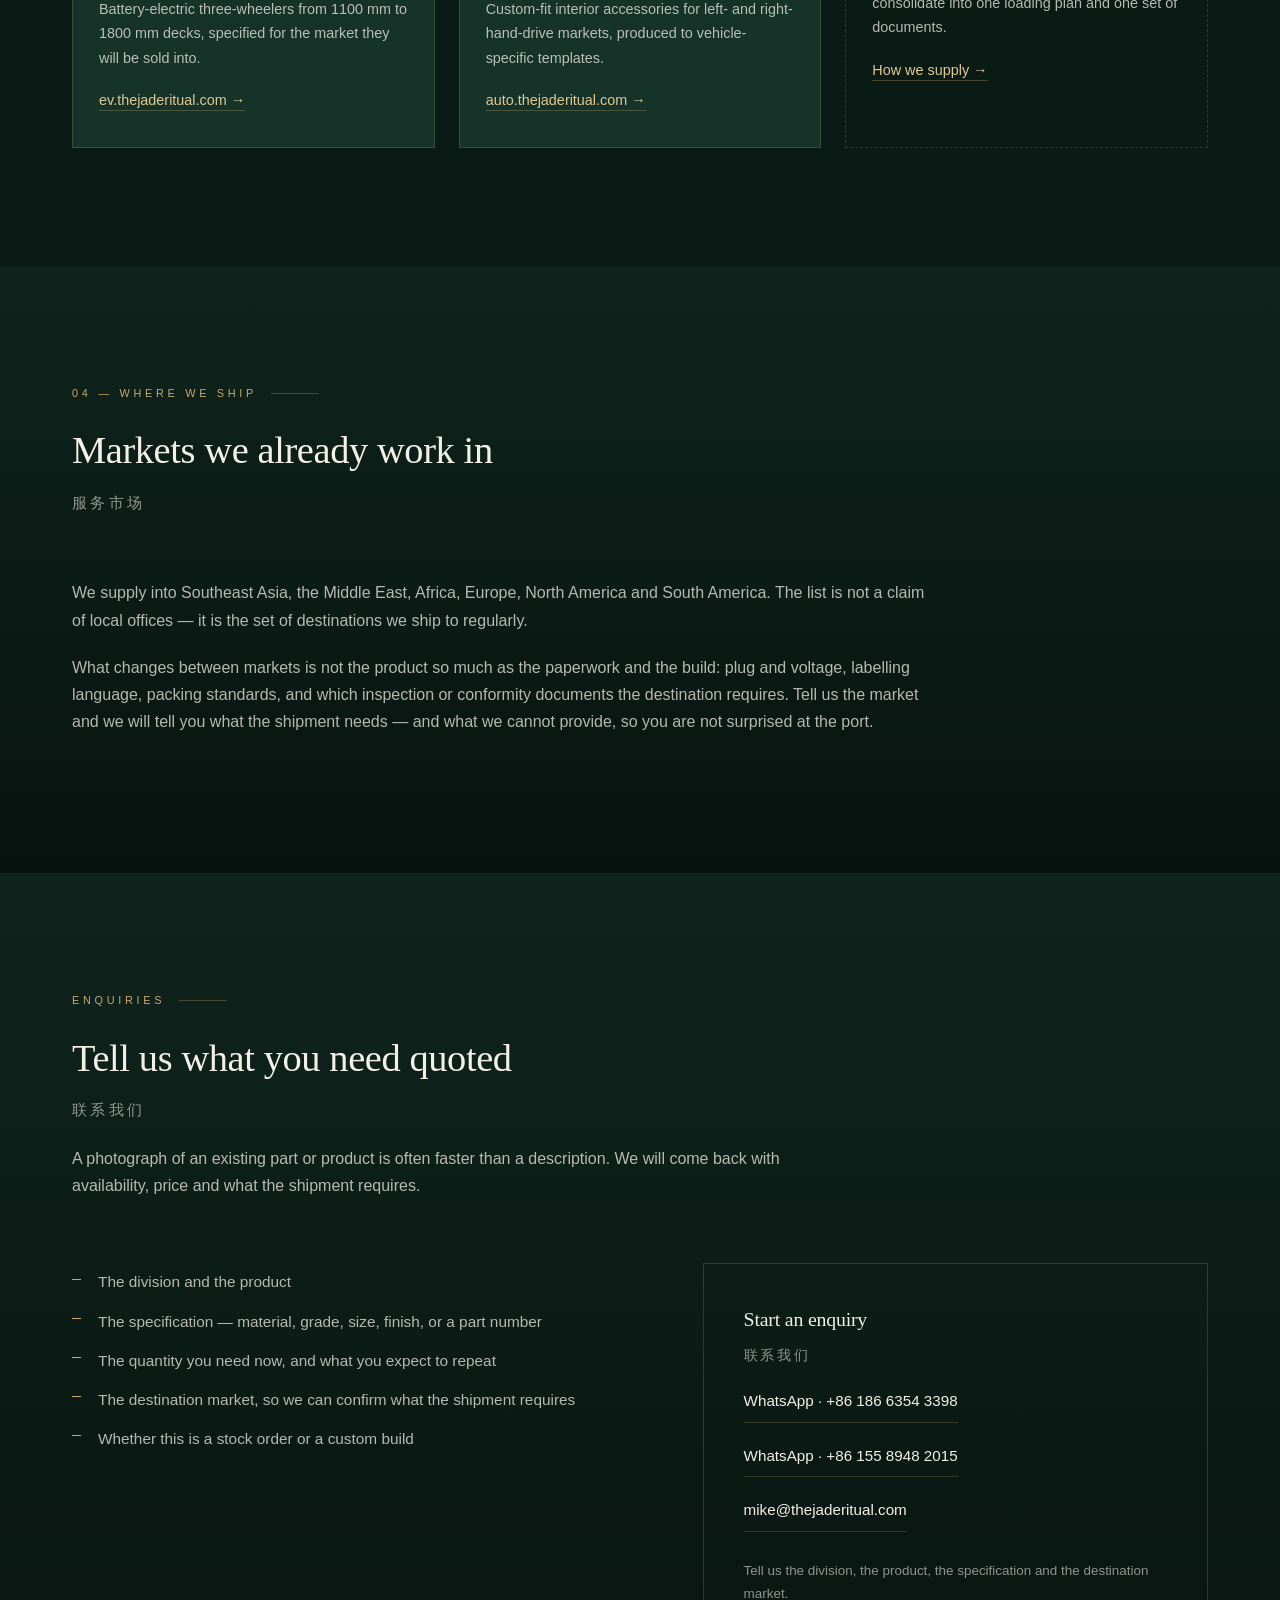
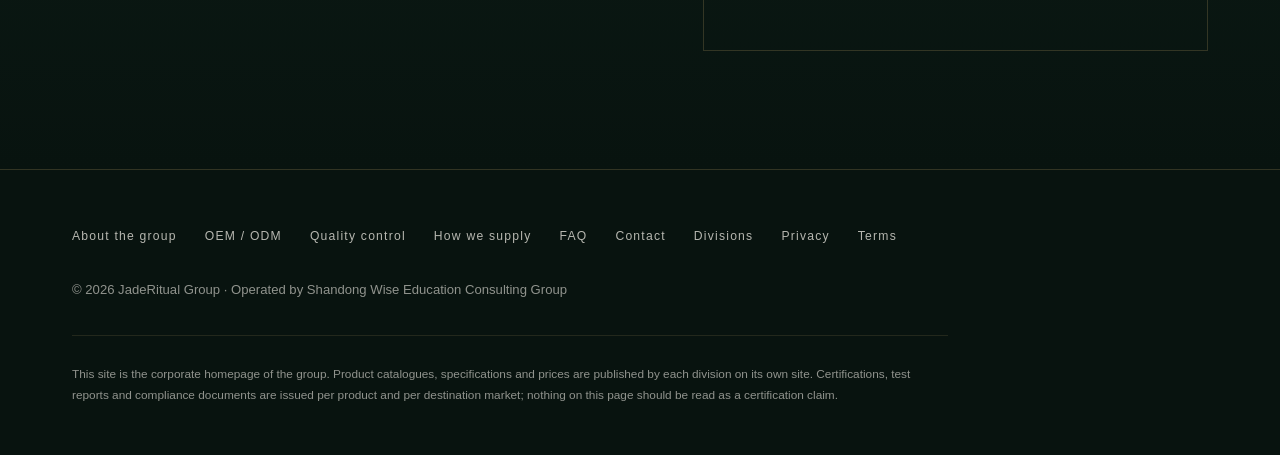
==== commit 55a16218: "Mark Automotive Interior as live now that auto.thejaderitual.com serves it The card carried data-liv" ====
--- a/about.html
+++ b/about.html
@@ -161,7 +161,7 @@
         <h3>Automotive interior</h3>
         <div class="sub">Floor mats &middot; Seat covers</div>
         <p>Custom-fit interior accessories for left- and right-hand-drive markets, produced to vehicle-specific templates.</p>
-        <p style="margin-top:18px"><span style="color:var(--txt-3);font-size:.8rem">Launching soon &middot; auto.thejaderitual.com</span></p>
+        <p style="margin-top:18px"><a href="https://auto.thejaderitual.com" style="color:var(--gold-2);border-bottom:1px solid var(--gold-dim);padding-bottom:2px">auto.thejaderitual.com &rarr;</a></p>
       </div>
       <div class="cap-card" style="background:transparent;border-style:dashed">
         <h3>One order, several divisions</h3>
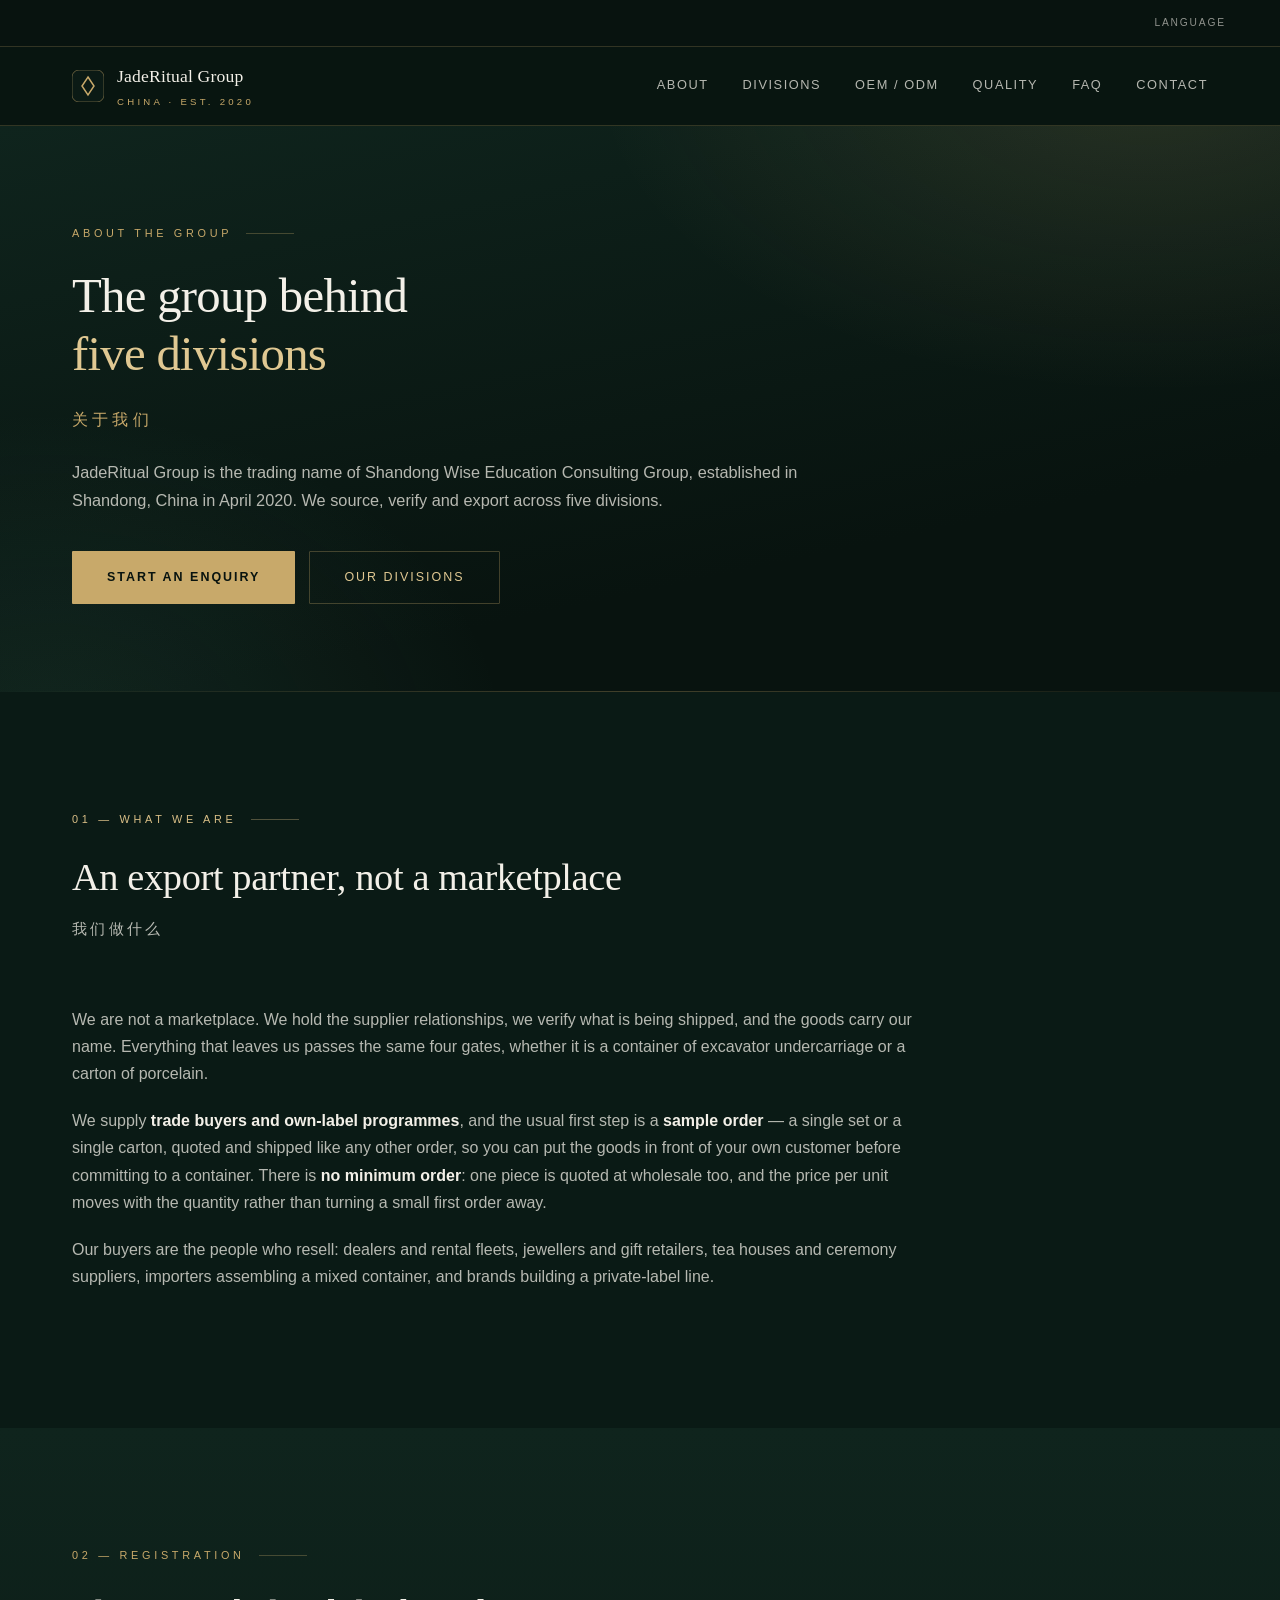
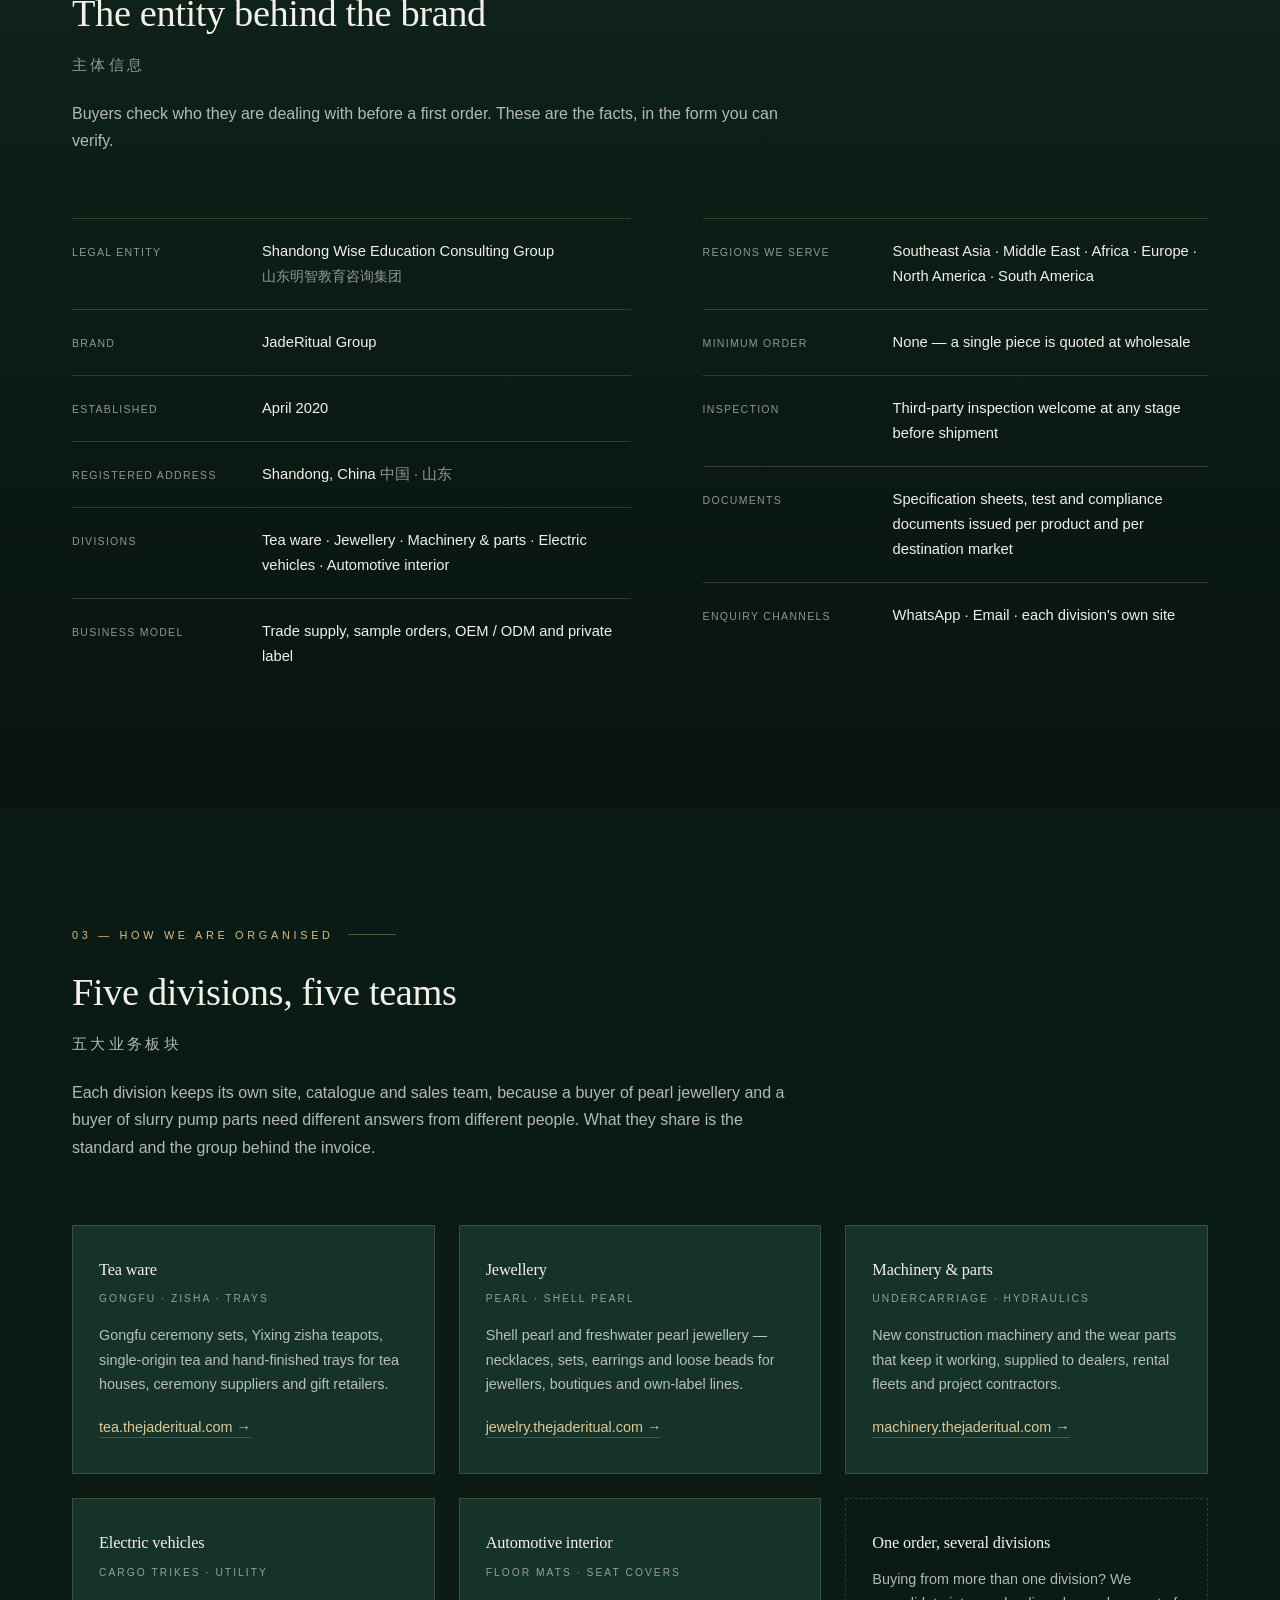
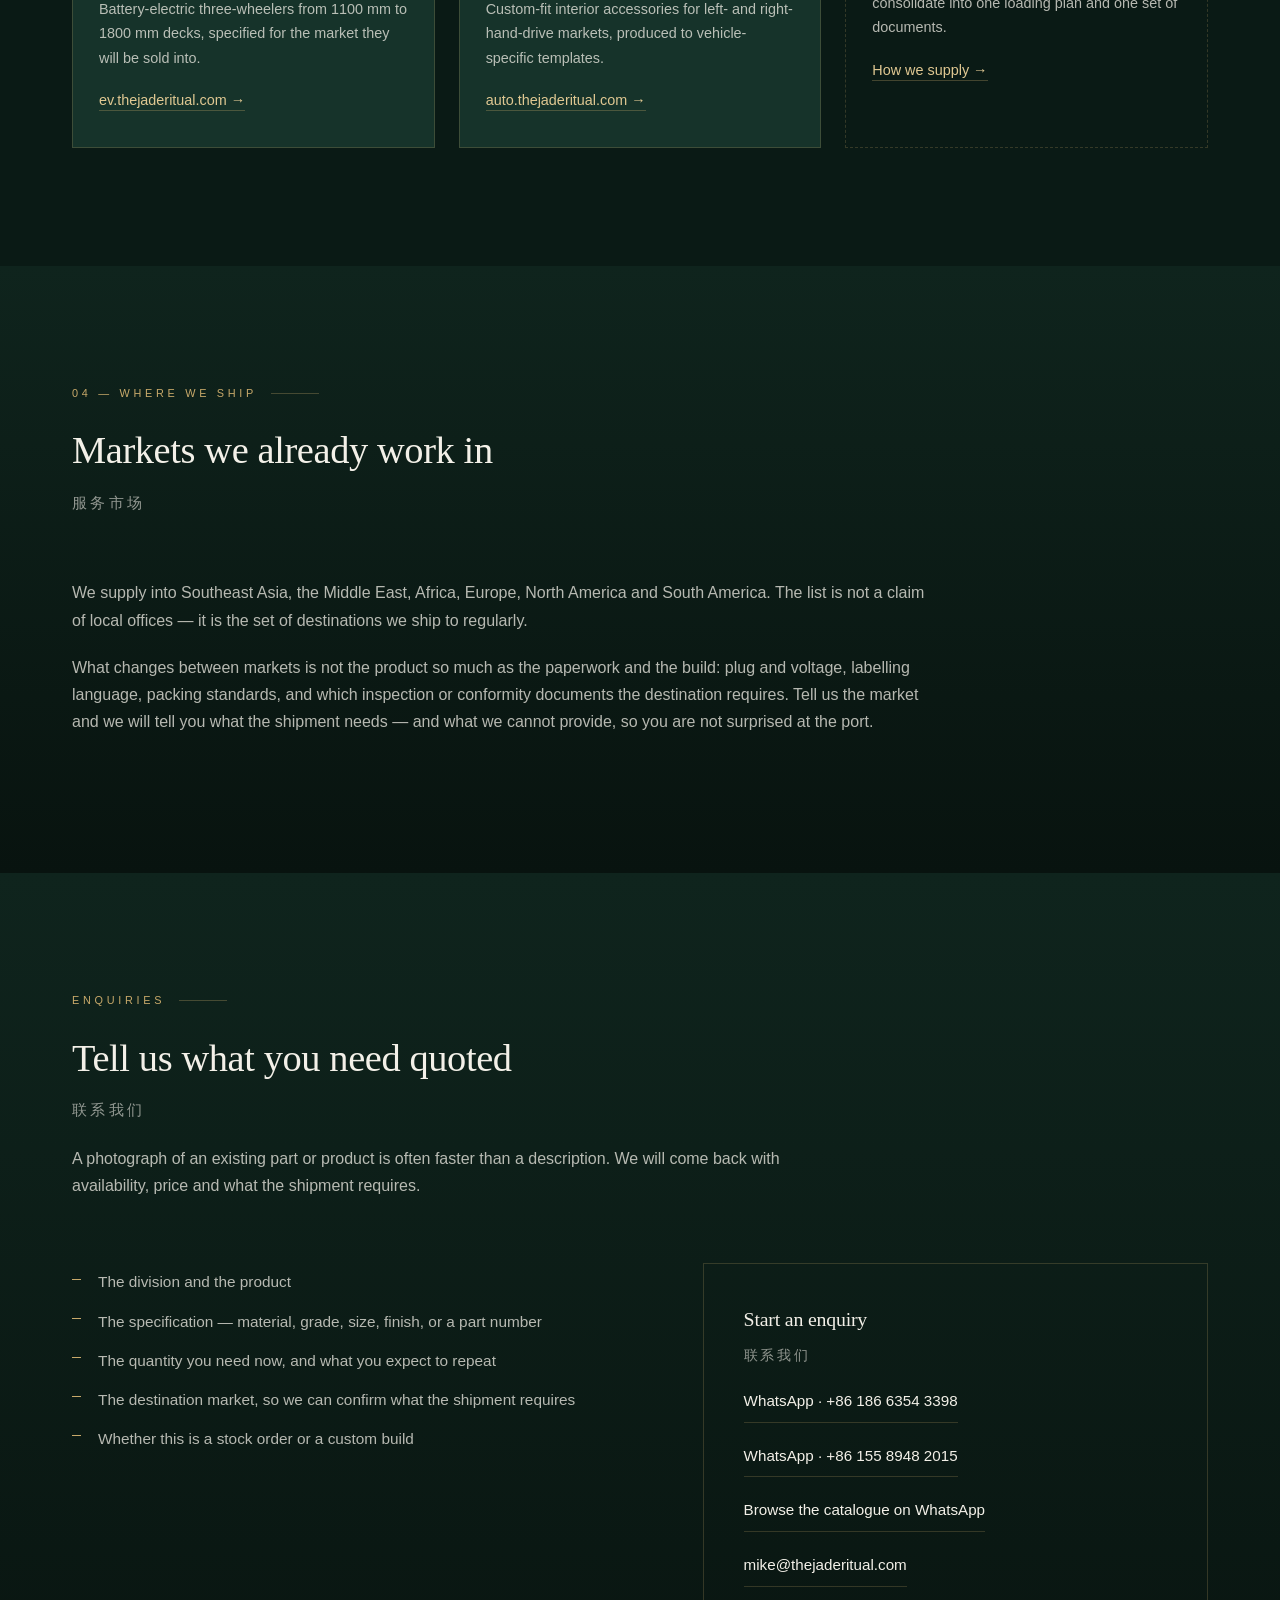
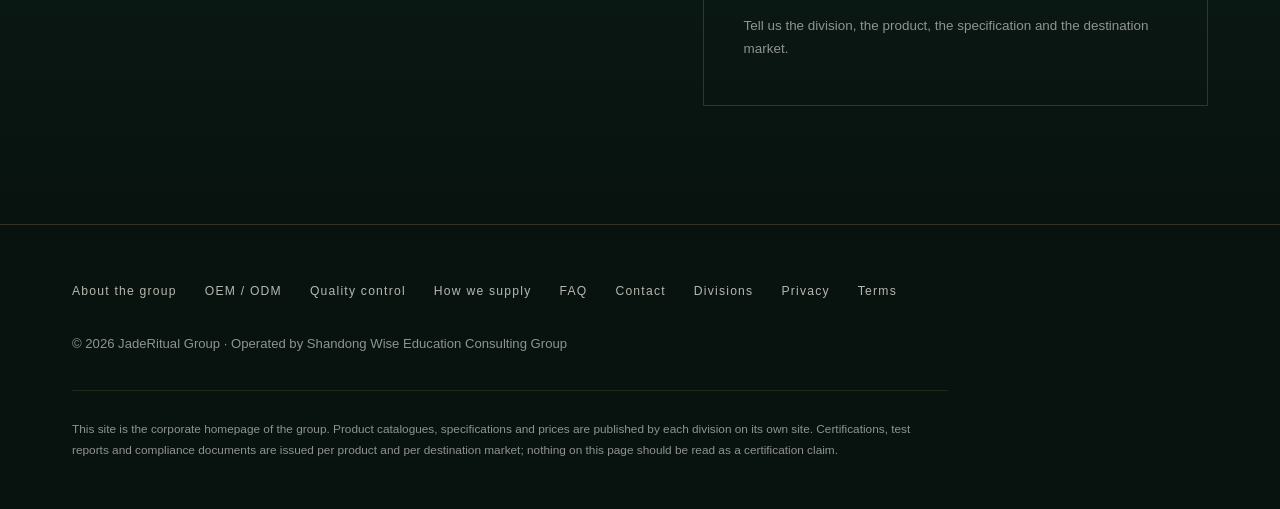
==== commit 5f78b10c: "Give buyers the WhatsApp catalog, not just an empty chat Every site carried only chat links (wa.me/<" ====
--- a/about.html
+++ b/about.html
@@ -217,6 +217,7 @@
         <span class="zh">联系我们</span>
         <a href="https://wa.me/8618663543398">WhatsApp &middot; +86 186 6354 3398</a>
         <a href="https://wa.me/8615589482015">WhatsApp &middot; +86 155 8948 2015</a>
+        <a href="https://wa.me/c/8618663543398">Browse the catalogue on WhatsApp</a>
         <a href="mailto:mike@thejaderitual.com">mike@thejaderitual.com</a>
         <p class="fine">Tell us the division, the product, the specification and the destination market.</p>
       </div>
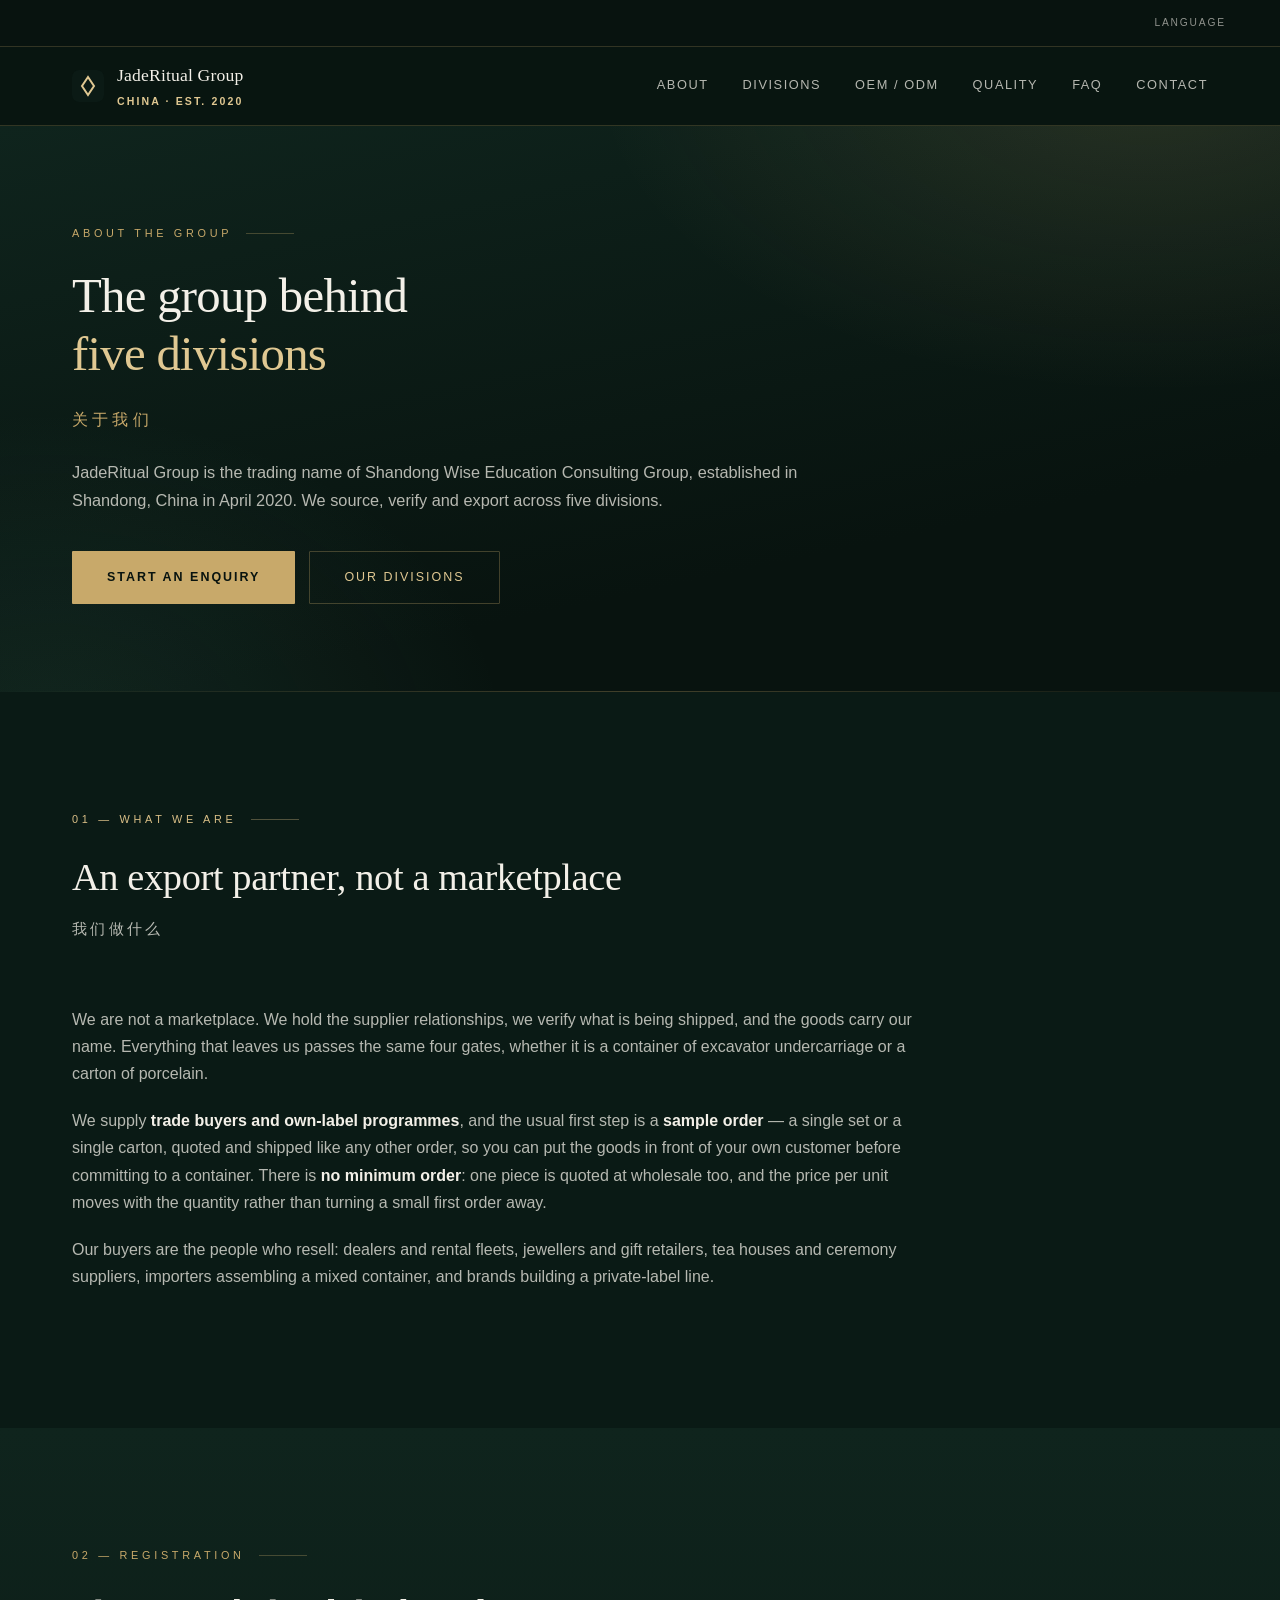
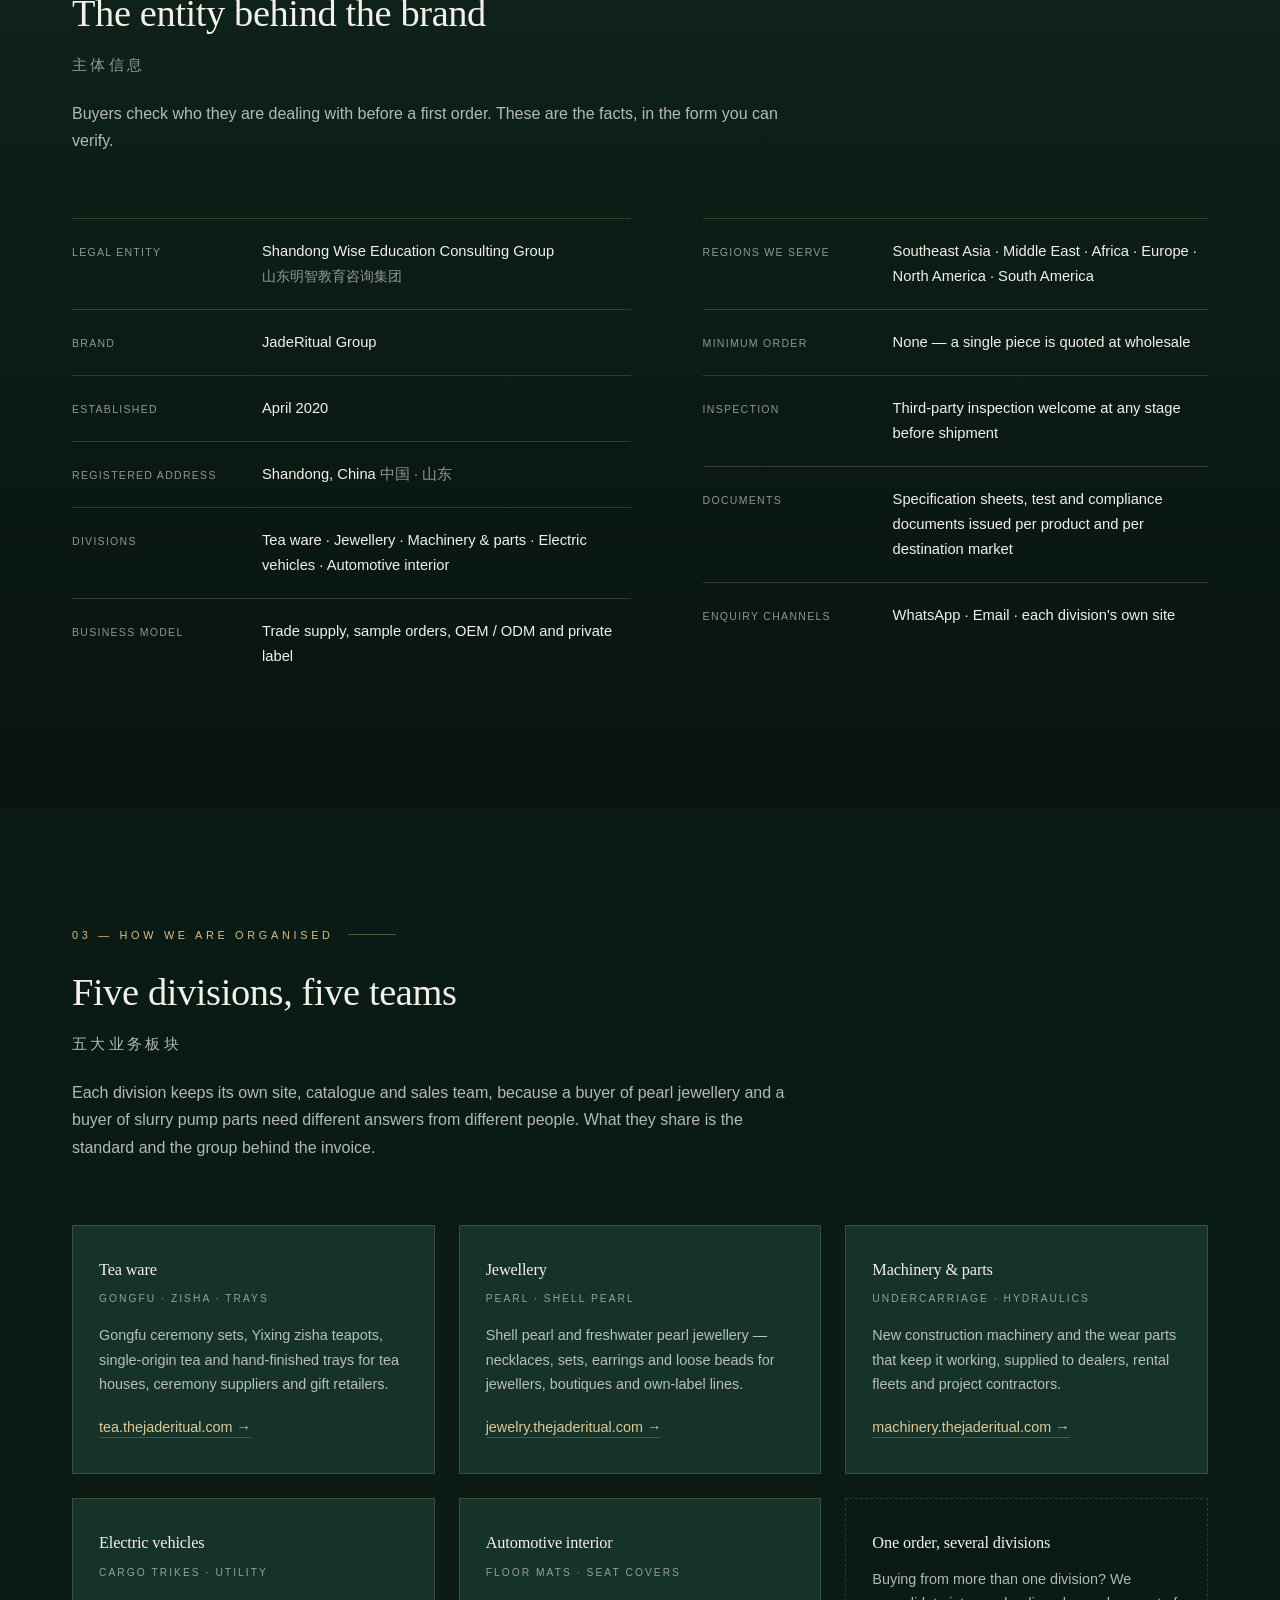
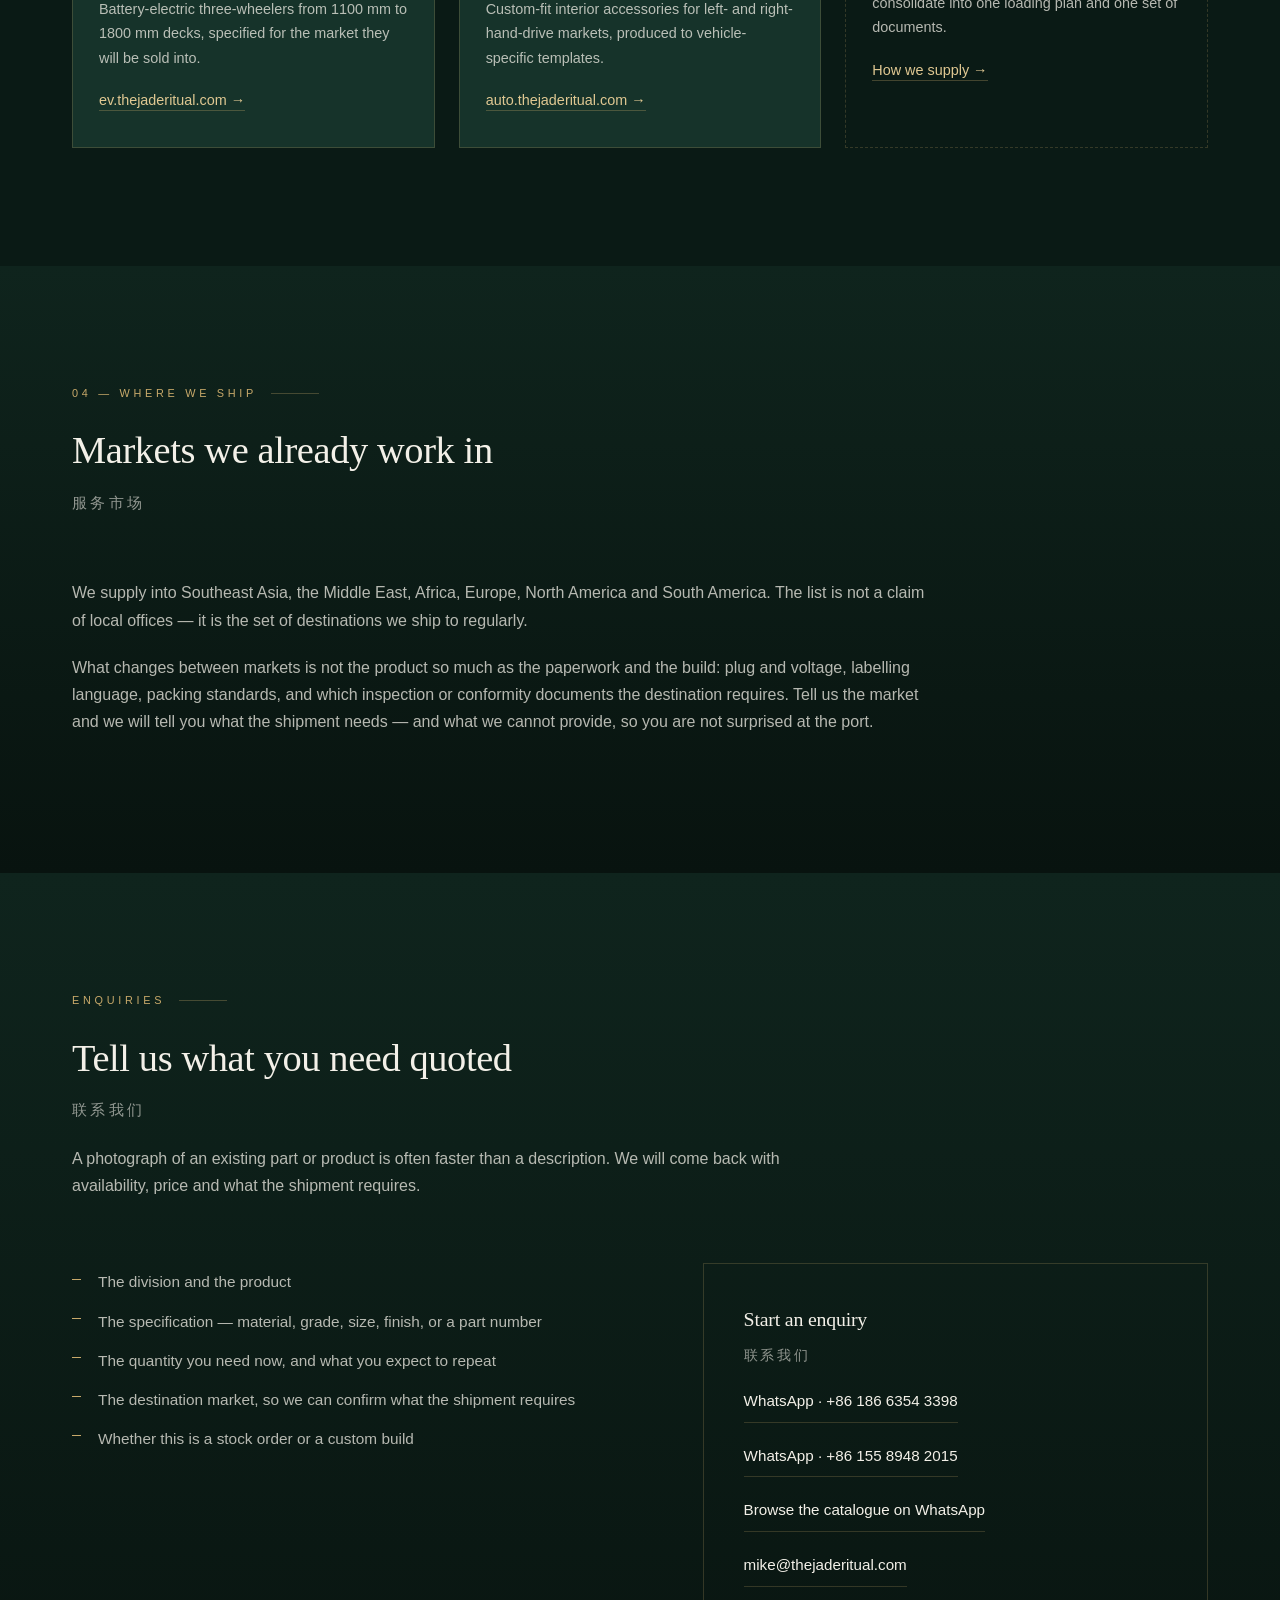
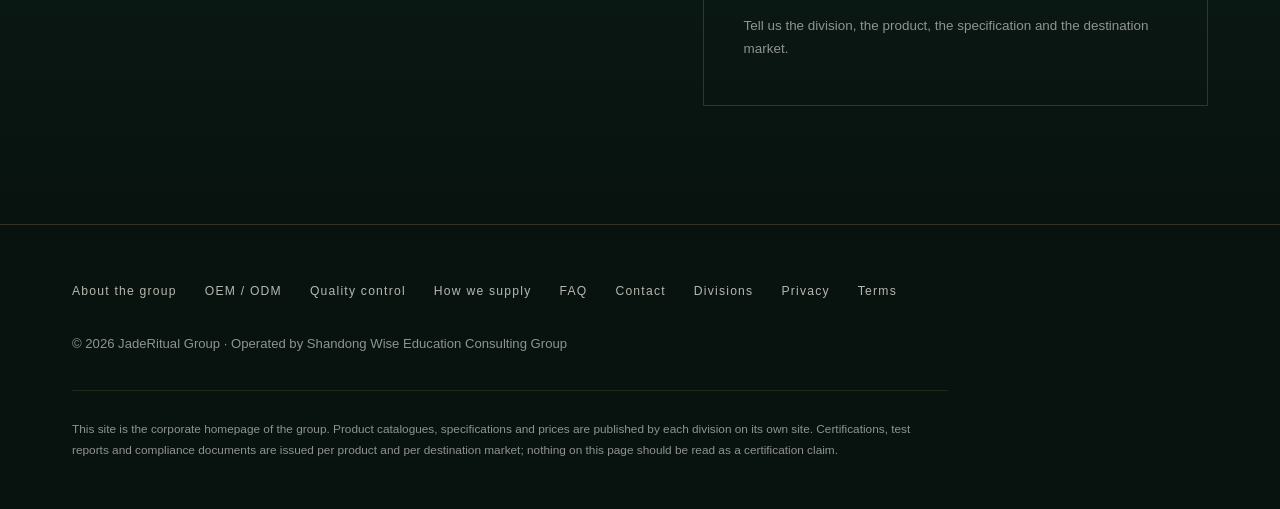
==== commit 4d0f2c2b: "Use the same mark and lockup as the divisions" ====
--- a/about.html
+++ b/about.html
@@ -12,7 +12,7 @@
 <meta property="og:description" content="JadeRitual Group is the trading name of Shandong Wise Education Consulting Group, established in Shandong, China in 2020. Five divisions, one supplier standard.">
 <meta property="og:url" content="https://thejaderitual.com/about">
 <meta name="theme-color" content="#0B1A15">
-<link rel="icon" href="data:image/svg+xml,%3Csvg xmlns='http://www.w3.org/2000/svg' viewBox='0 0 32 32'%3E%3Crect width='32' height='32' rx='7' fill='%230B1A15'/%3E%3Cpath d='M16 7l6 9-6 9-6-9z' fill='none' stroke='%23C8A96A' stroke-width='1.6'/%3E%3C/svg%3E">
+<link rel="icon" href="data:image/svg+xml,%3Csvg xmlns='http://www.w3.org/2000/svg' viewBox='0 0 32 32'%3E%3Crect width='32' height='32' rx='7' fill='%230B1A15'/%3E%3Cpath d='M16 7l6 9-6 9-6-9z' fill='none' stroke='%23E0C892' stroke-width='2'/%3E%3C/svg%3E">
 <link rel="stylesheet" href="/assets/site.css">
 </head>
 <body>
@@ -21,10 +21,7 @@
 <header>
   <div class="wrap hd">
     <a class="brand" href="/">
-      <svg class="mark" viewBox="0 0 32 32" aria-hidden="true">
-        <rect width="32" height="32" rx="7" fill="#0B1A15" stroke="#C8A96A" stroke-opacity=".45"/>
-        <path d="M16 7l6 9-6 9-6-9z" fill="none" stroke="#C8A96A" stroke-width="1.5"/>
-      </svg>
+            <svg class="mark" viewBox="0 0 32 32" aria-hidden="true"><rect width="32" height="32" rx="7" fill="#0B1A15"/><path d="M16 7l6 9-6 9-6-9z" fill="none" stroke="#E0C892" stroke-width="2"/></svg>
       <span>
         <span class="brand-t">JadeRitual Group</span>
         <span class="brand-s">China &middot; Est. 2020</span>
--- a/assets/site.css
+++ b/assets/site.css
@@ -77,7 +77,7 @@
 .brand{display:flex;align-items:center;gap:13px}
 .mark{width:32px;height:32px;flex:none}
 .brand-t{font-family:Georgia,serif;font-size:1.1rem;color:var(--inv);letter-spacing:.01em;display:block}
-.brand-s{font-size:.6rem;letter-spacing:.34em;color:var(--gold);text-transform:uppercase;display:block;margin-top:2px}
+.brand-s{font-size:.66rem;letter-spacing:.2em;font-weight:600;color:var(--gold-2);text-transform:uppercase;display:block;margin-top:2px;white-space:nowrap}
 nav{display:flex;gap:34px;font-size:.8rem;letter-spacing:.12em;text-transform:uppercase;color:var(--inv-2)}
 nav a{transition:color .25s;position:relative;padding-bottom:3px}
 nav a::after{content:"";position:absolute;left:0;bottom:0;height:1px;width:0;background:var(--gold);transition:width .3s}
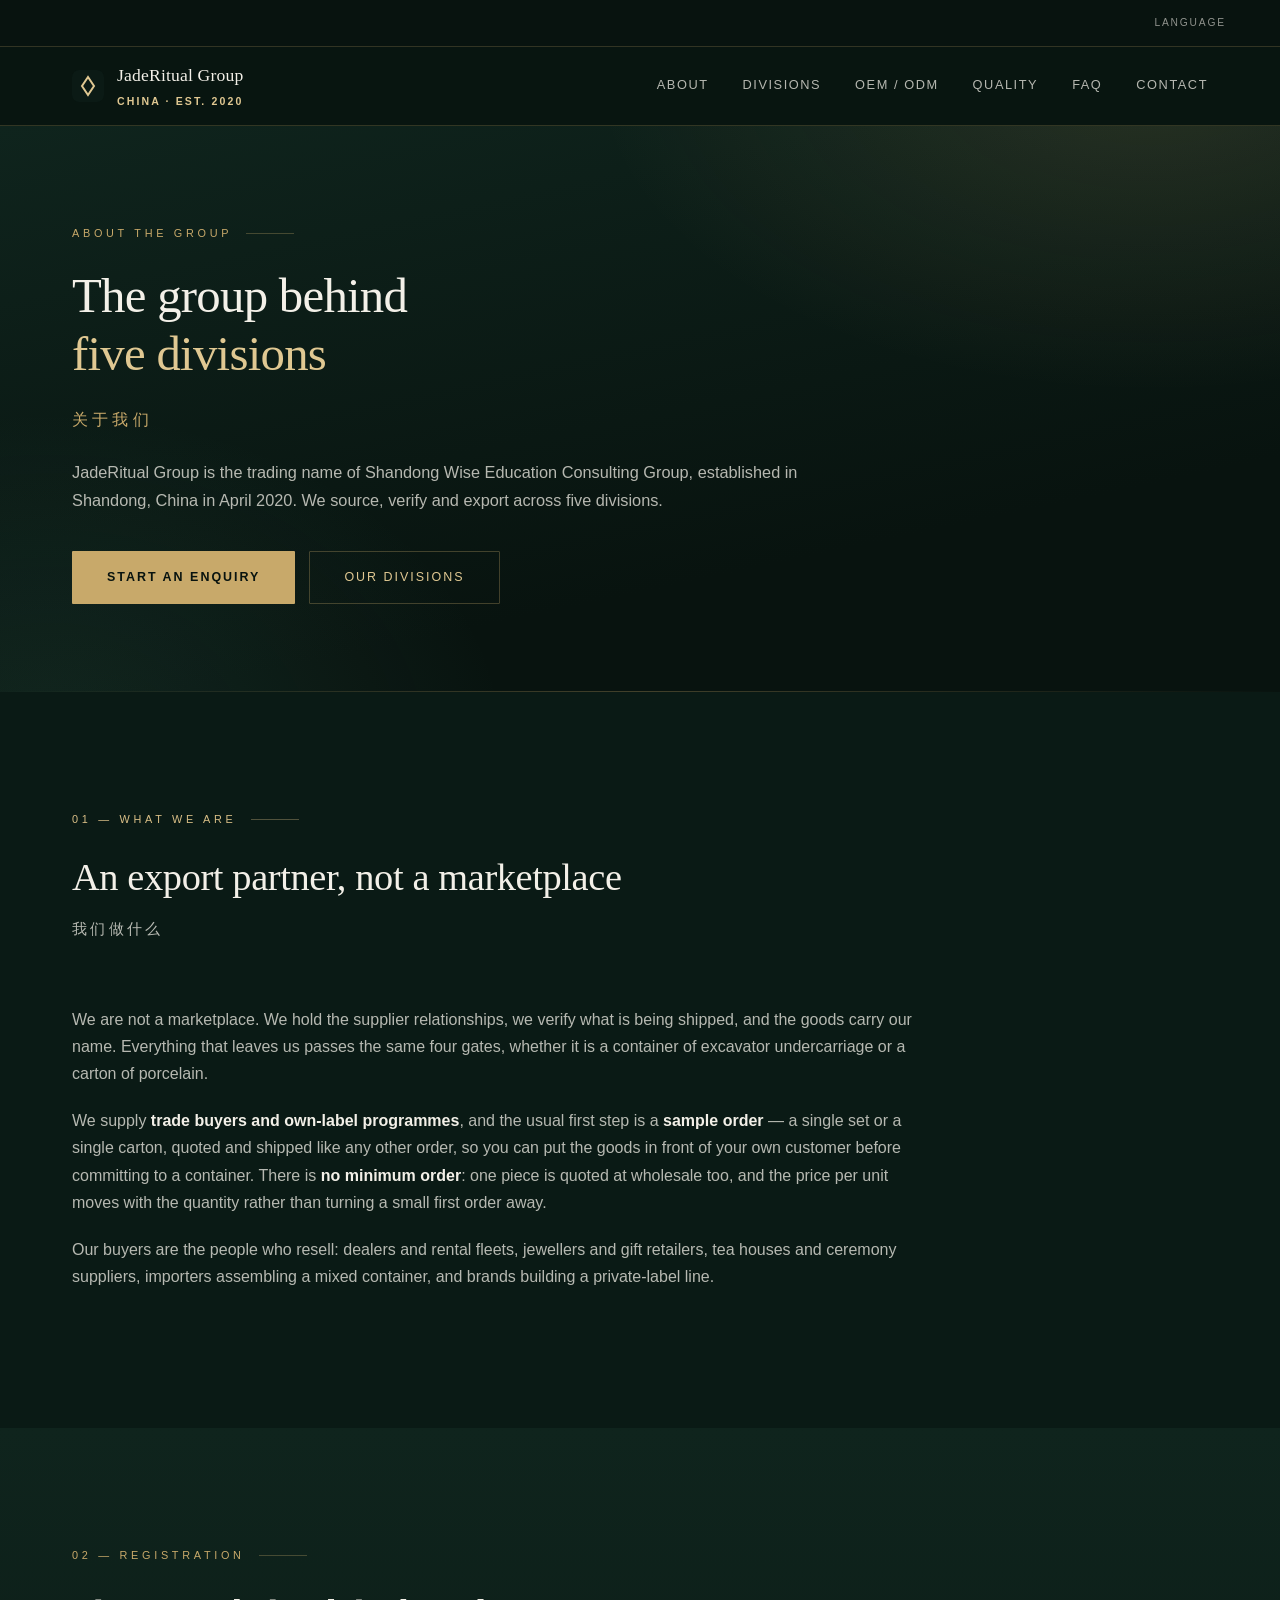
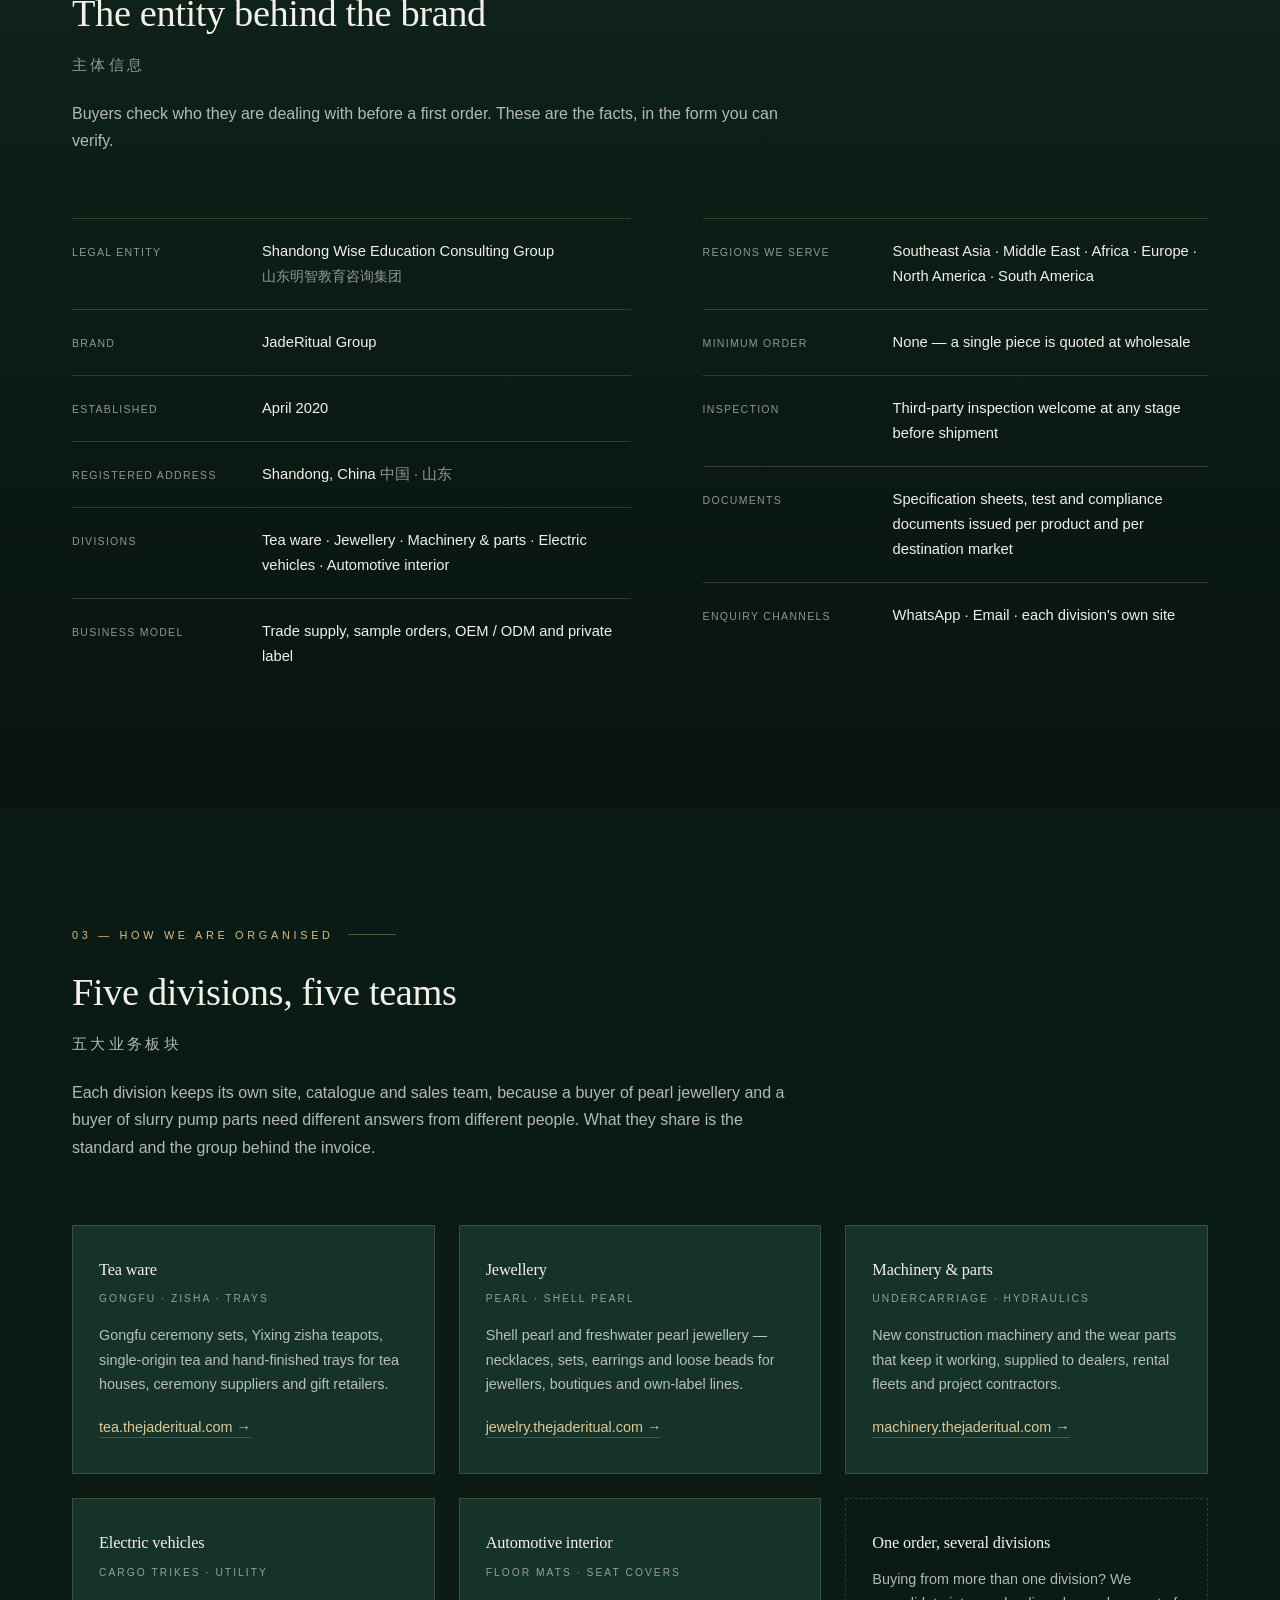
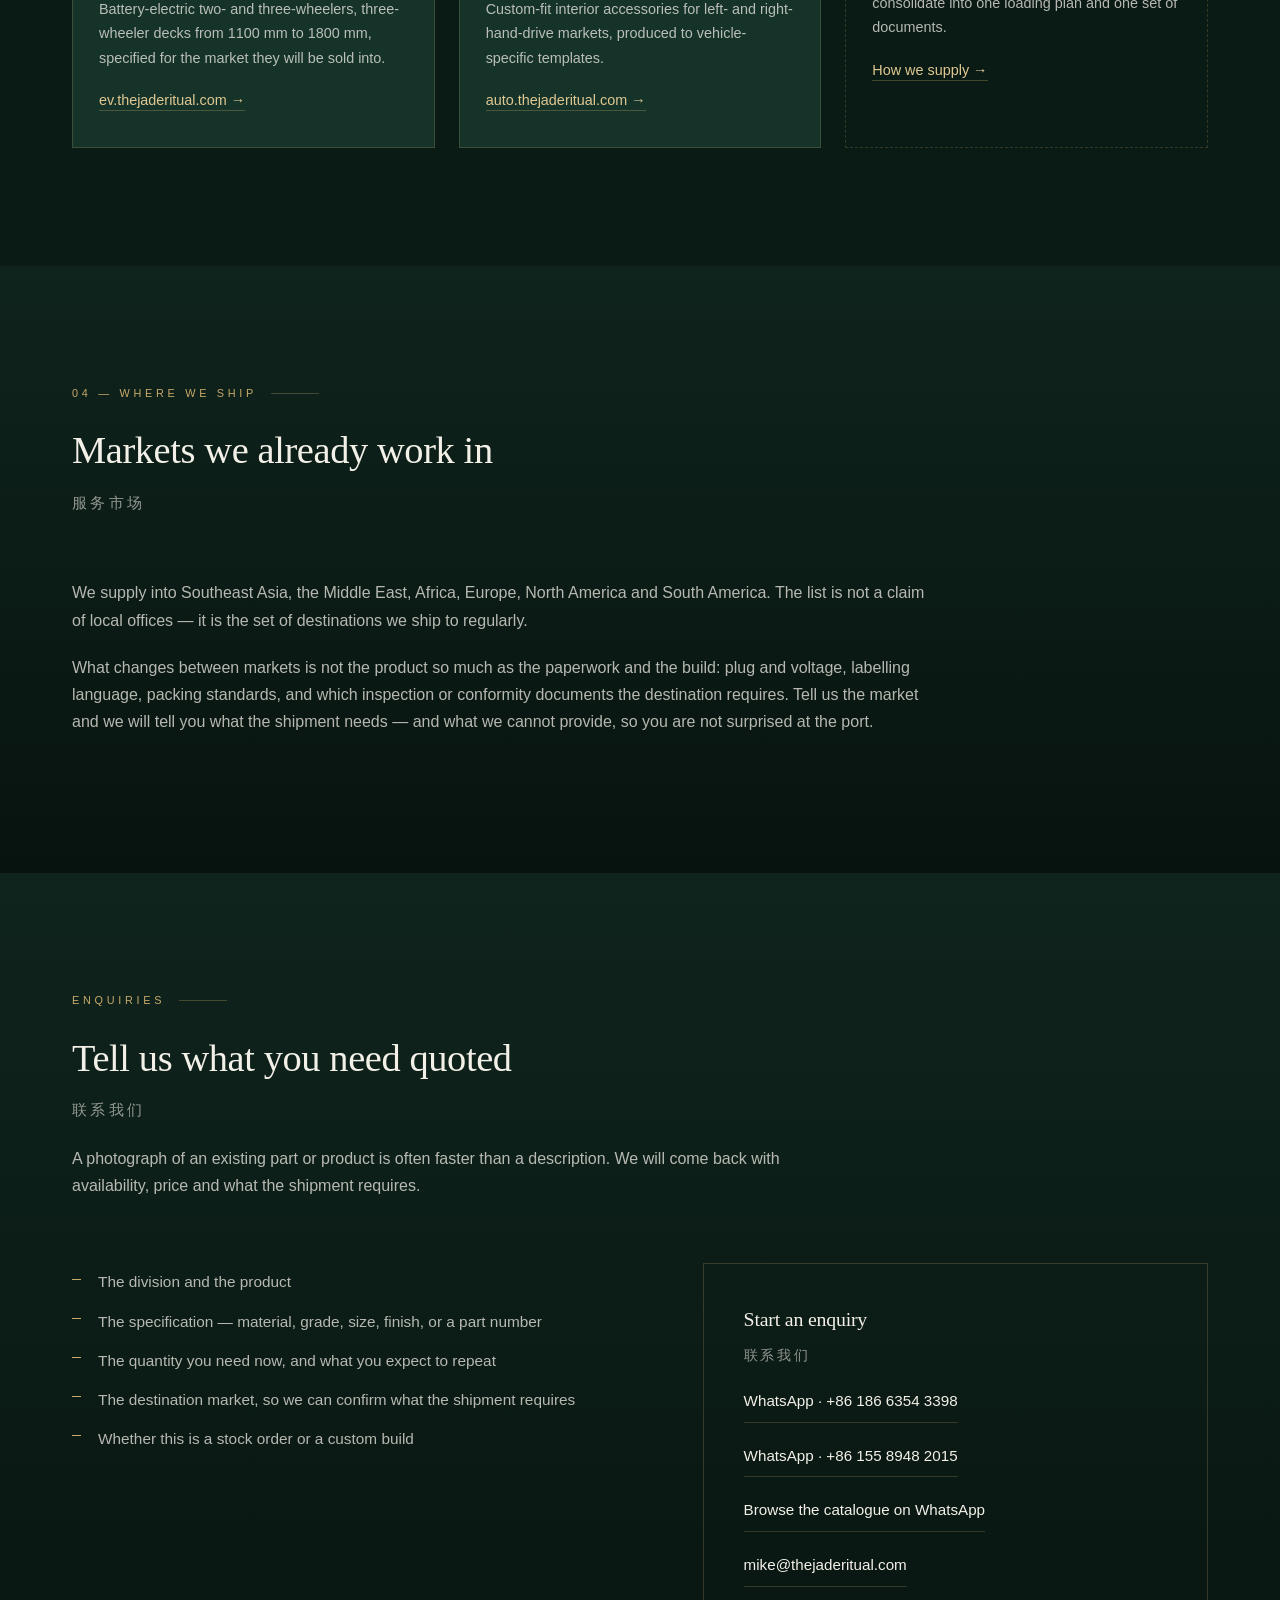
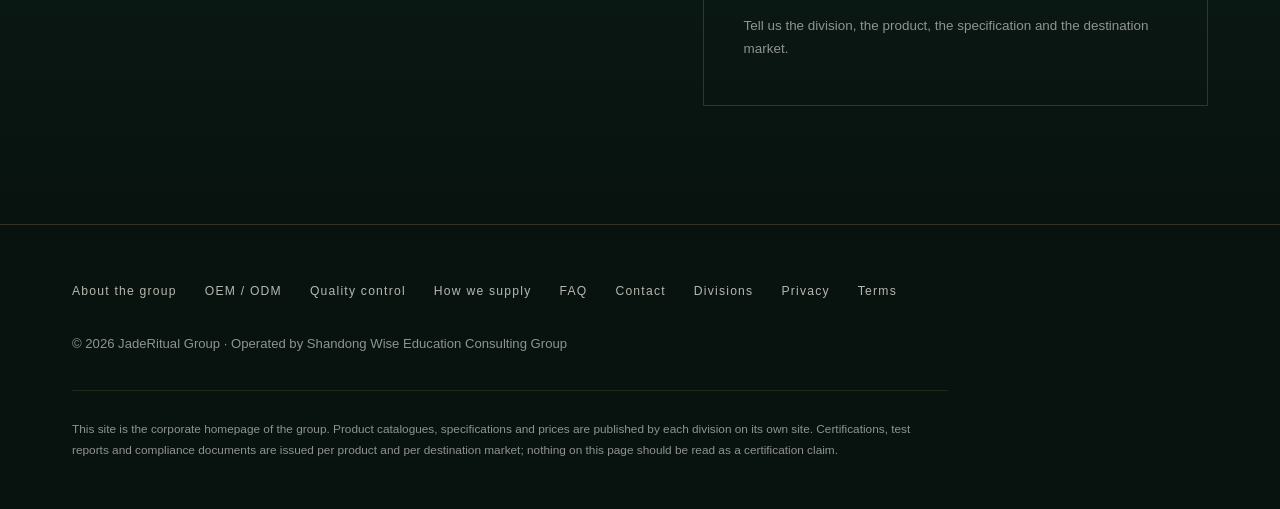
==== commit 65b3cca3: "Name the EV division as two- and three-wheelers; shrink the mark on narrow screens" ====
--- a/about.html
+++ b/about.html
@@ -151,7 +151,7 @@
       <div class="cap-card">
         <h3>Electric vehicles</h3>
         <div class="sub">Cargo trikes &middot; Utility</div>
-        <p>Battery-electric three-wheelers from 1100&nbsp;mm to 1800&nbsp;mm decks, specified for the market they will be sold into.</p>
+        <p>Battery-electric two- and three-wheelers, three-wheeler decks from 1100&nbsp;mm to 1800&nbsp;mm, specified for the market they will be sold into.</p>
         <p style="margin-top:18px"><a href="https://ev.thejaderitual.com" style="color:var(--gold-2);border-bottom:1px solid var(--gold-dim);padding-bottom:2px">ev.thejaderitual.com &rarr;</a></p>
       </div>
       <div class="cap-card">
--- a/assets/site.css
+++ b/assets/site.css
@@ -76,6 +76,7 @@
 .hd{display:flex;align-items:center;justify-content:space-between;height:78px}
 .brand{display:flex;align-items:center;gap:13px}
 .mark{width:32px;height:32px;flex:none}
+@media(max-width:760px){.mark{width:26px;height:26px}}
 .brand-t{font-family:Georgia,serif;font-size:1.1rem;color:var(--inv);letter-spacing:.01em;display:block}
 .brand-s{font-size:.66rem;letter-spacing:.2em;font-weight:600;color:var(--gold-2);text-transform:uppercase;display:block;margin-top:2px;white-space:nowrap}
 nav{display:flex;gap:34px;font-size:.8rem;letter-spacing:.12em;text-transform:uppercase;color:var(--inv-2)}
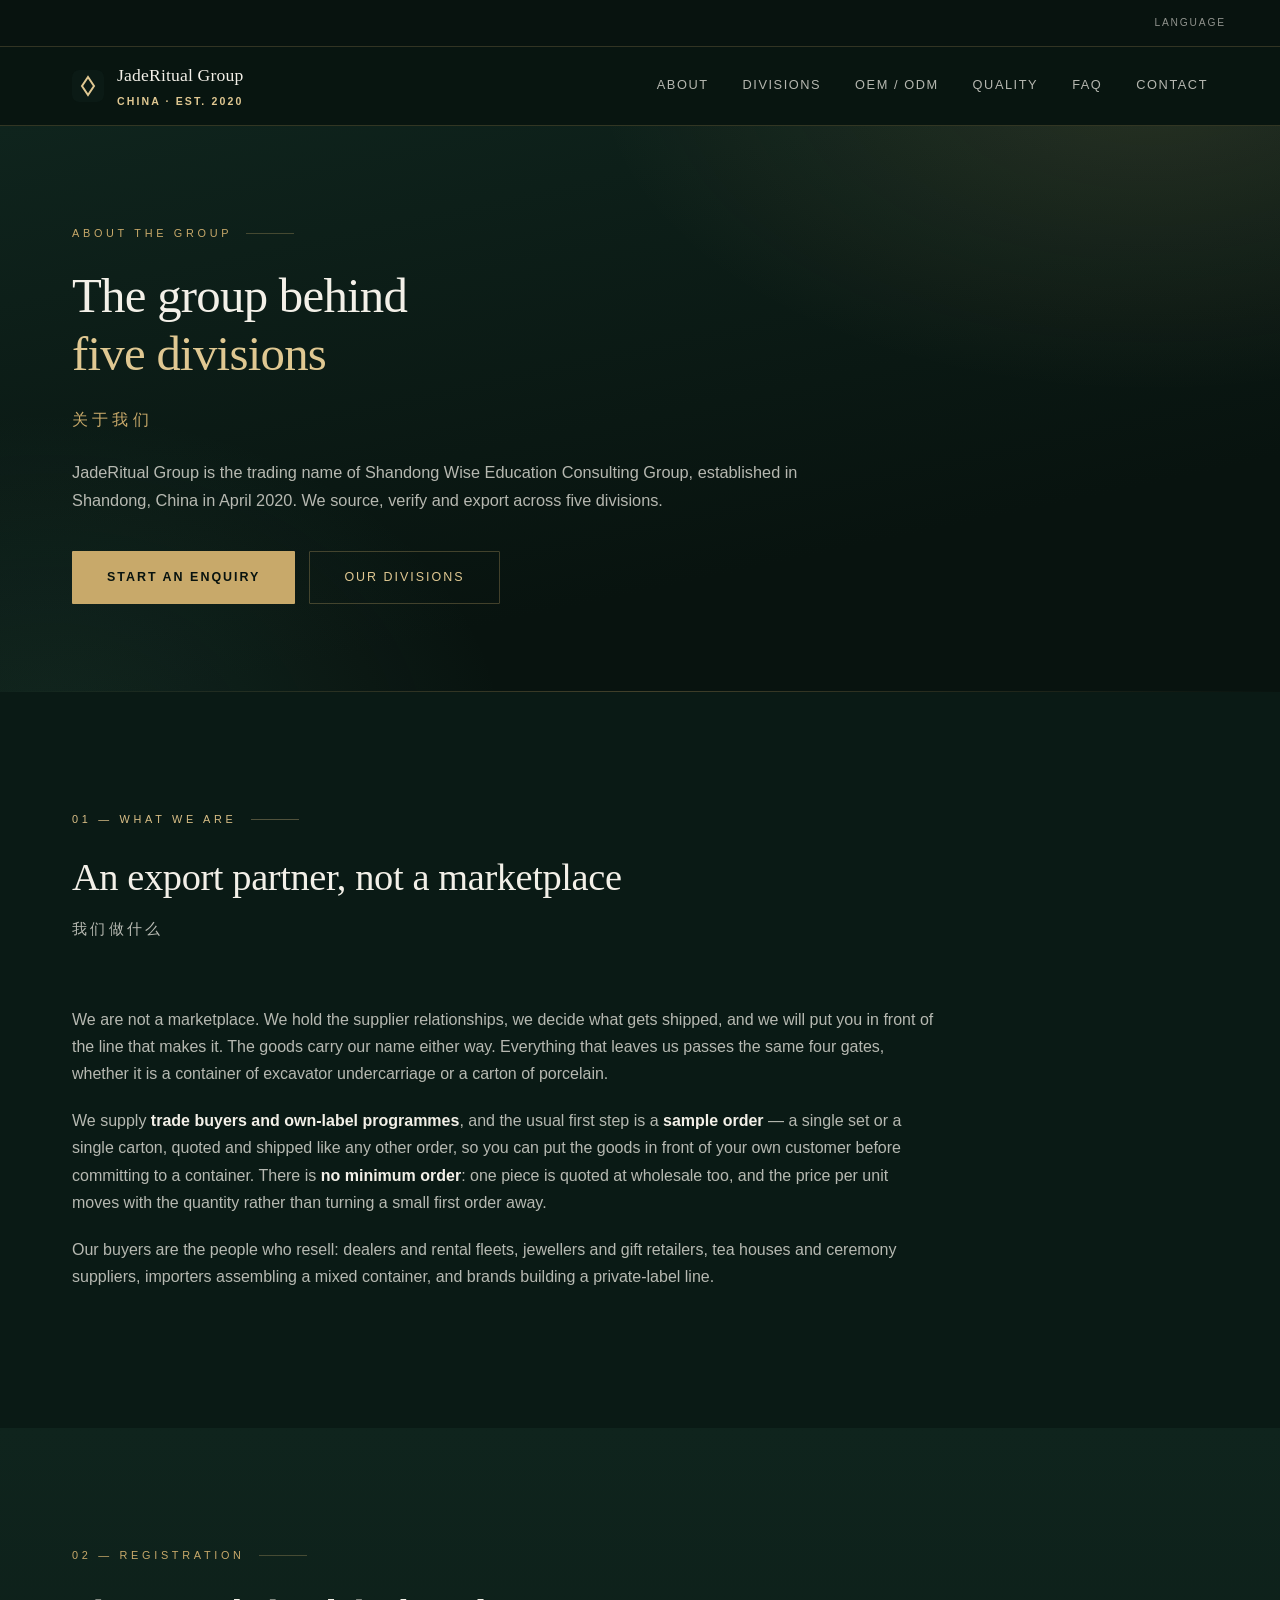
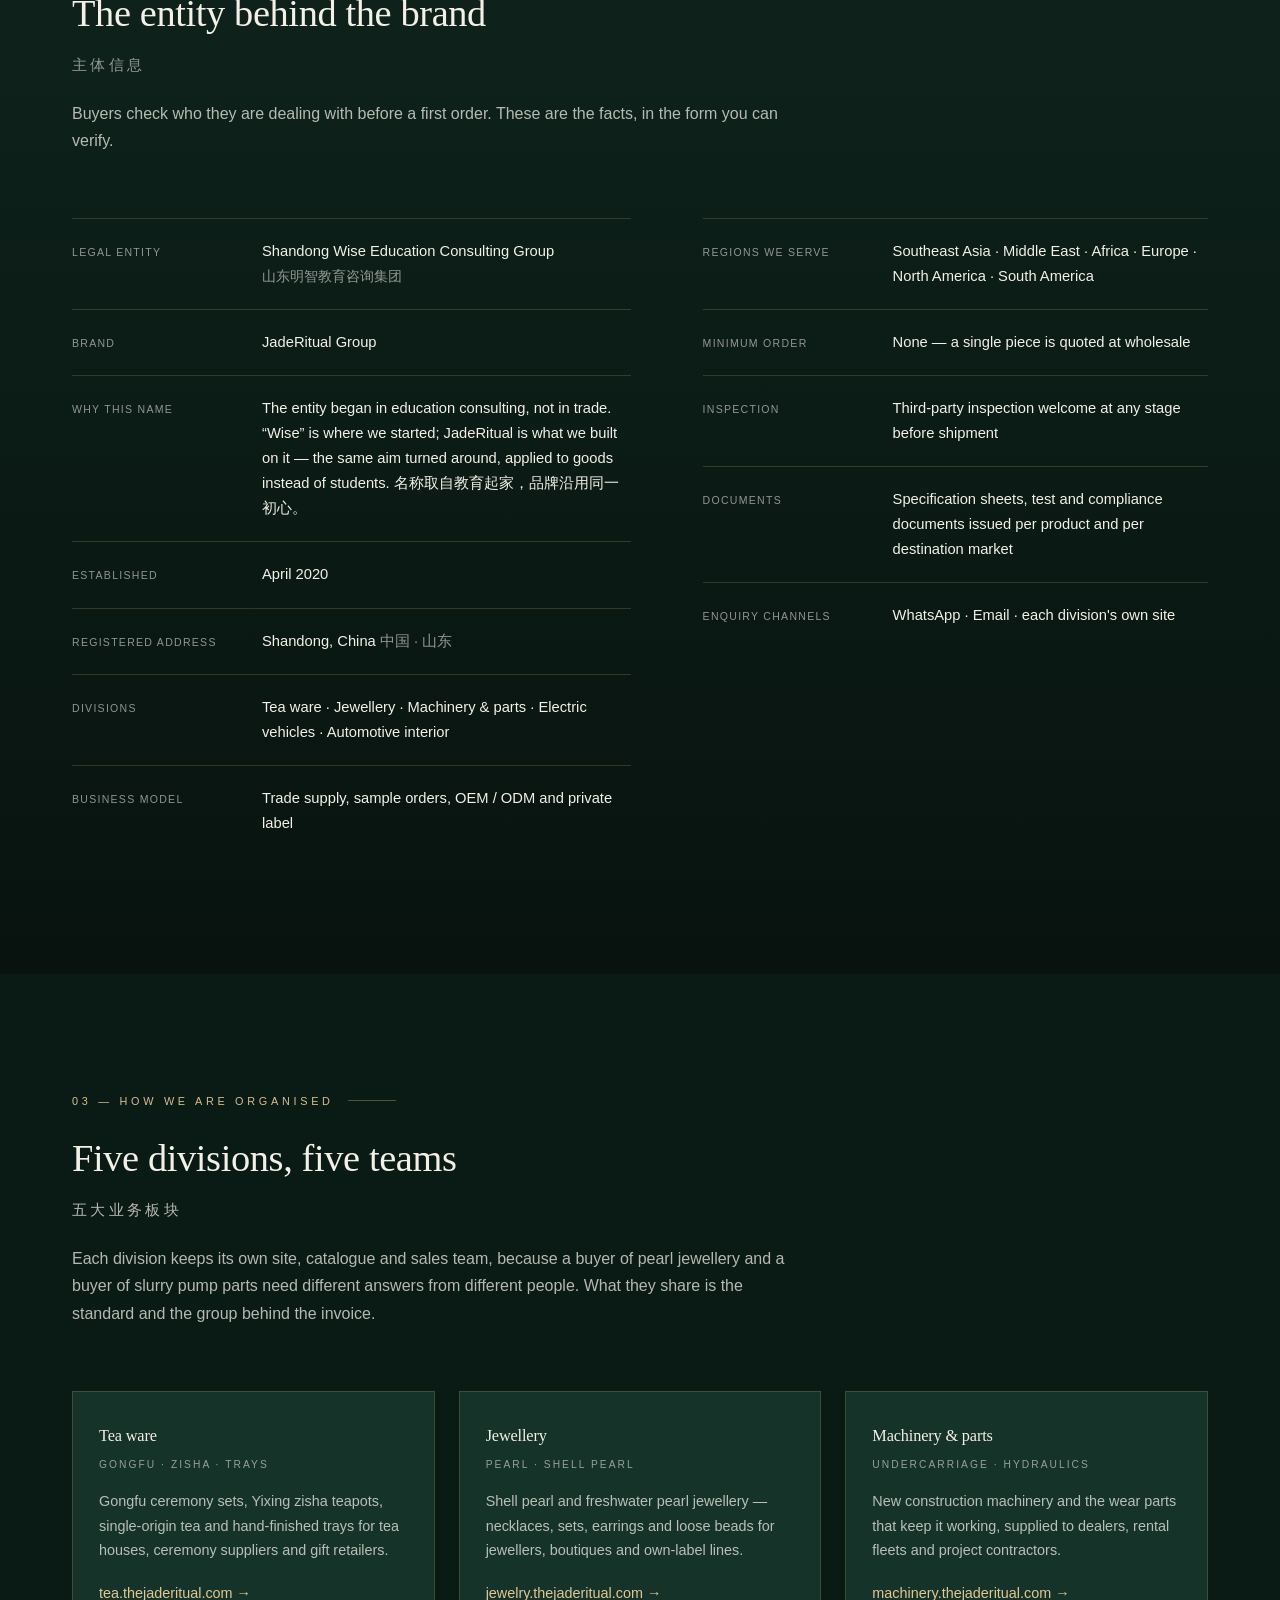
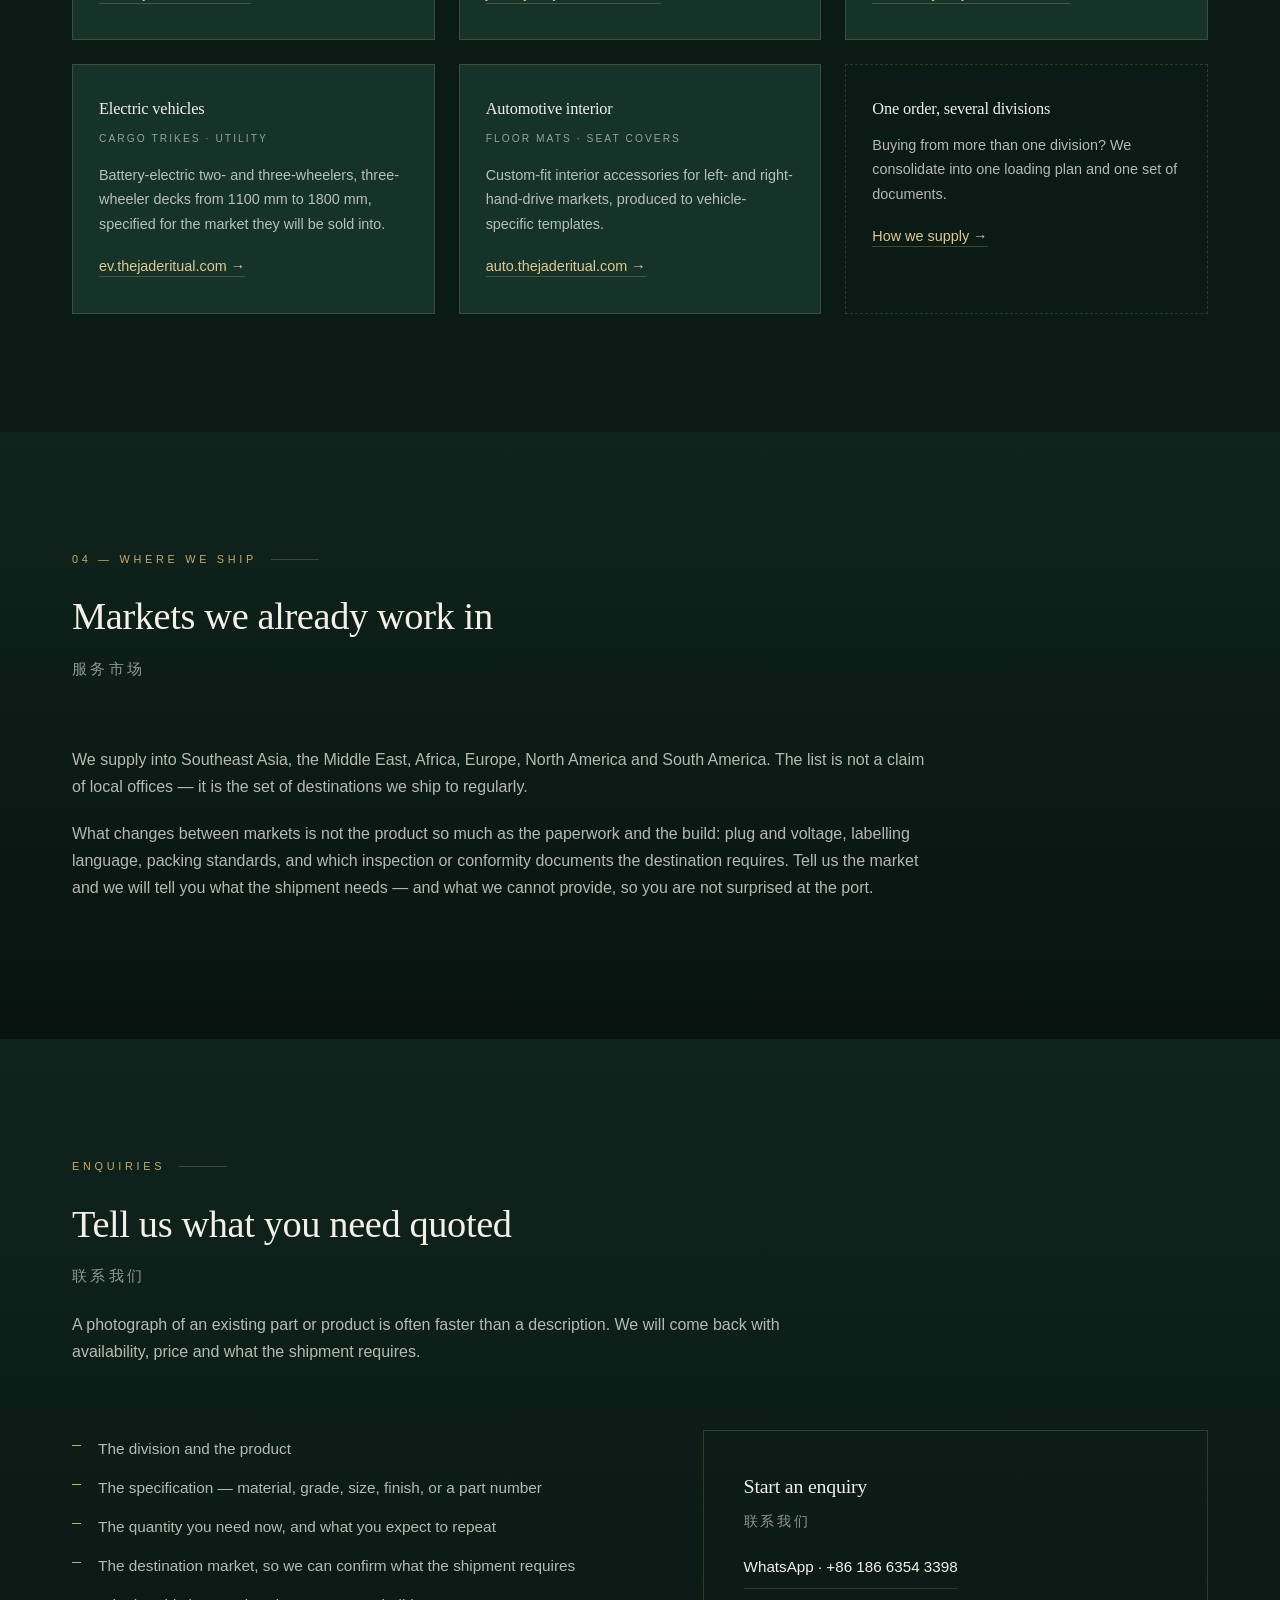
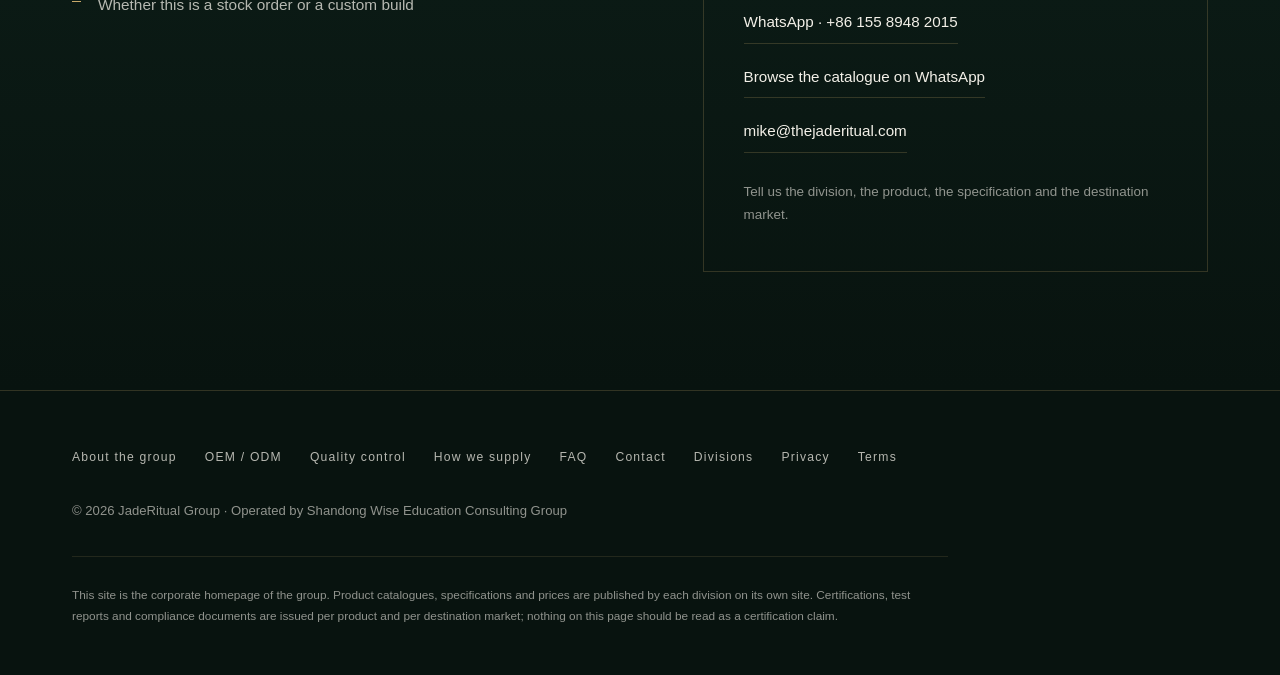
==== commit 0380d714: "Reconcile the 'not a marketplace' wording; add the name-origin row" ====
--- a/about.html
+++ b/about.html
@@ -61,7 +61,8 @@
     <div class="prose">
       <p>
         We are not a marketplace. We hold the supplier relationships,
-        we verify what is being shipped, and the goods carry our name. Everything that leaves us
+        we decide what gets shipped, and we will put you in front of the line that makes it.
+        The goods carry our name either way. Everything that leaves us
         passes the same four gates, whether it is a container of excavator undercarriage or a
         carton of porcelain.
       </p>
@@ -98,6 +99,7 @@
         <dl>
           <div class="fact"><dt>Legal entity</dt><dd>Shandong Wise Education Consulting Group<br><span style="color:var(--inv-3);font-size:.85rem">山东明智教育咨询集团</span></dd></div>
           <div class="fact"><dt>Brand</dt><dd>JadeRitual Group</dd></div>
+          <div class="fact"><dt>Why this name</dt><dd>The entity began in education consulting, not in trade. &ldquo;Wise&rdquo; is where we started; JadeRitual is what we built on it &mdash; the same aim turned around, applied to goods instead of students. 名称取自教育起家，品牌沿用同一初心。</dd></div>
           <div class="fact"><dt>Established</dt><dd>April 2020</dd></div>
           <div class="fact"><dt>Registered address</dt><dd>Shandong, China <span style="color:var(--inv-3)">中国 &middot; 山东</span></dd></div>
           <div class="fact"><dt>Divisions</dt><dd>Tea ware &middot; Jewellery &middot; Machinery &amp; parts &middot; Electric vehicles &middot; Automotive interior</dd></div>
